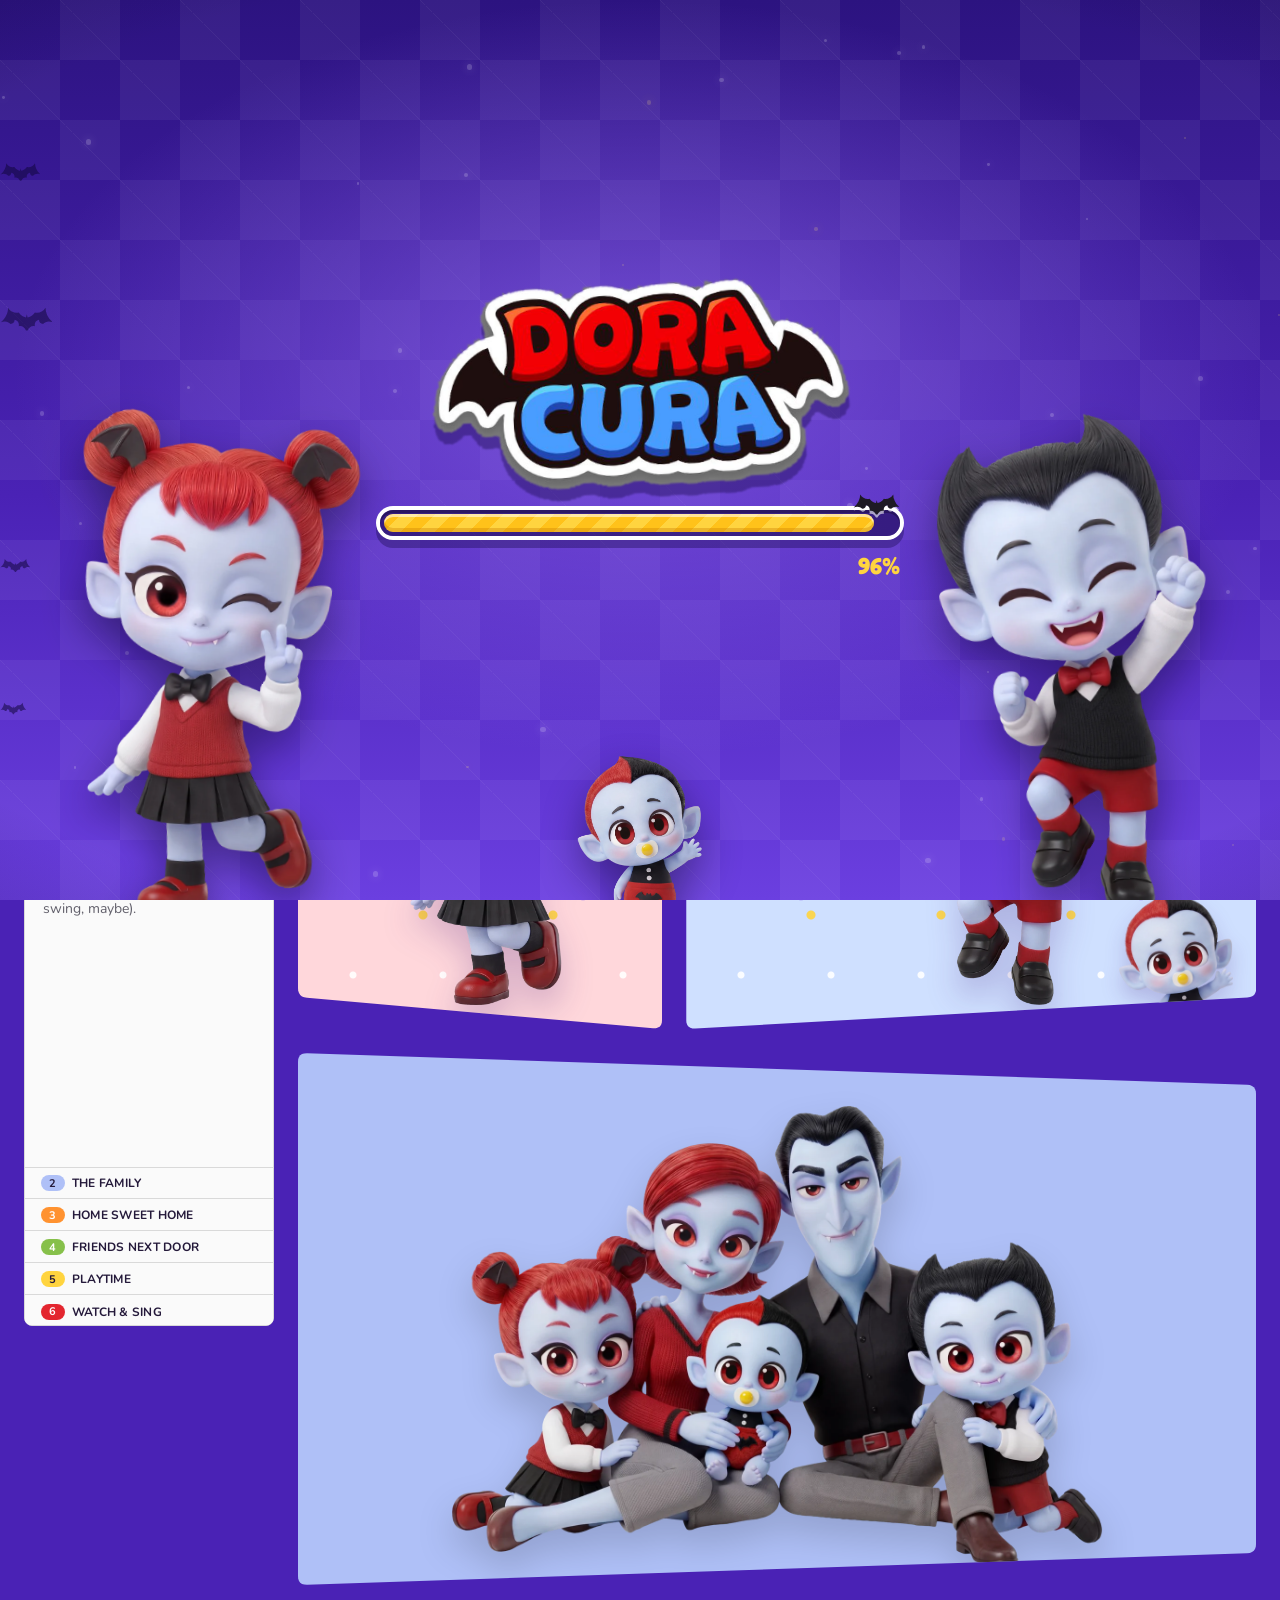
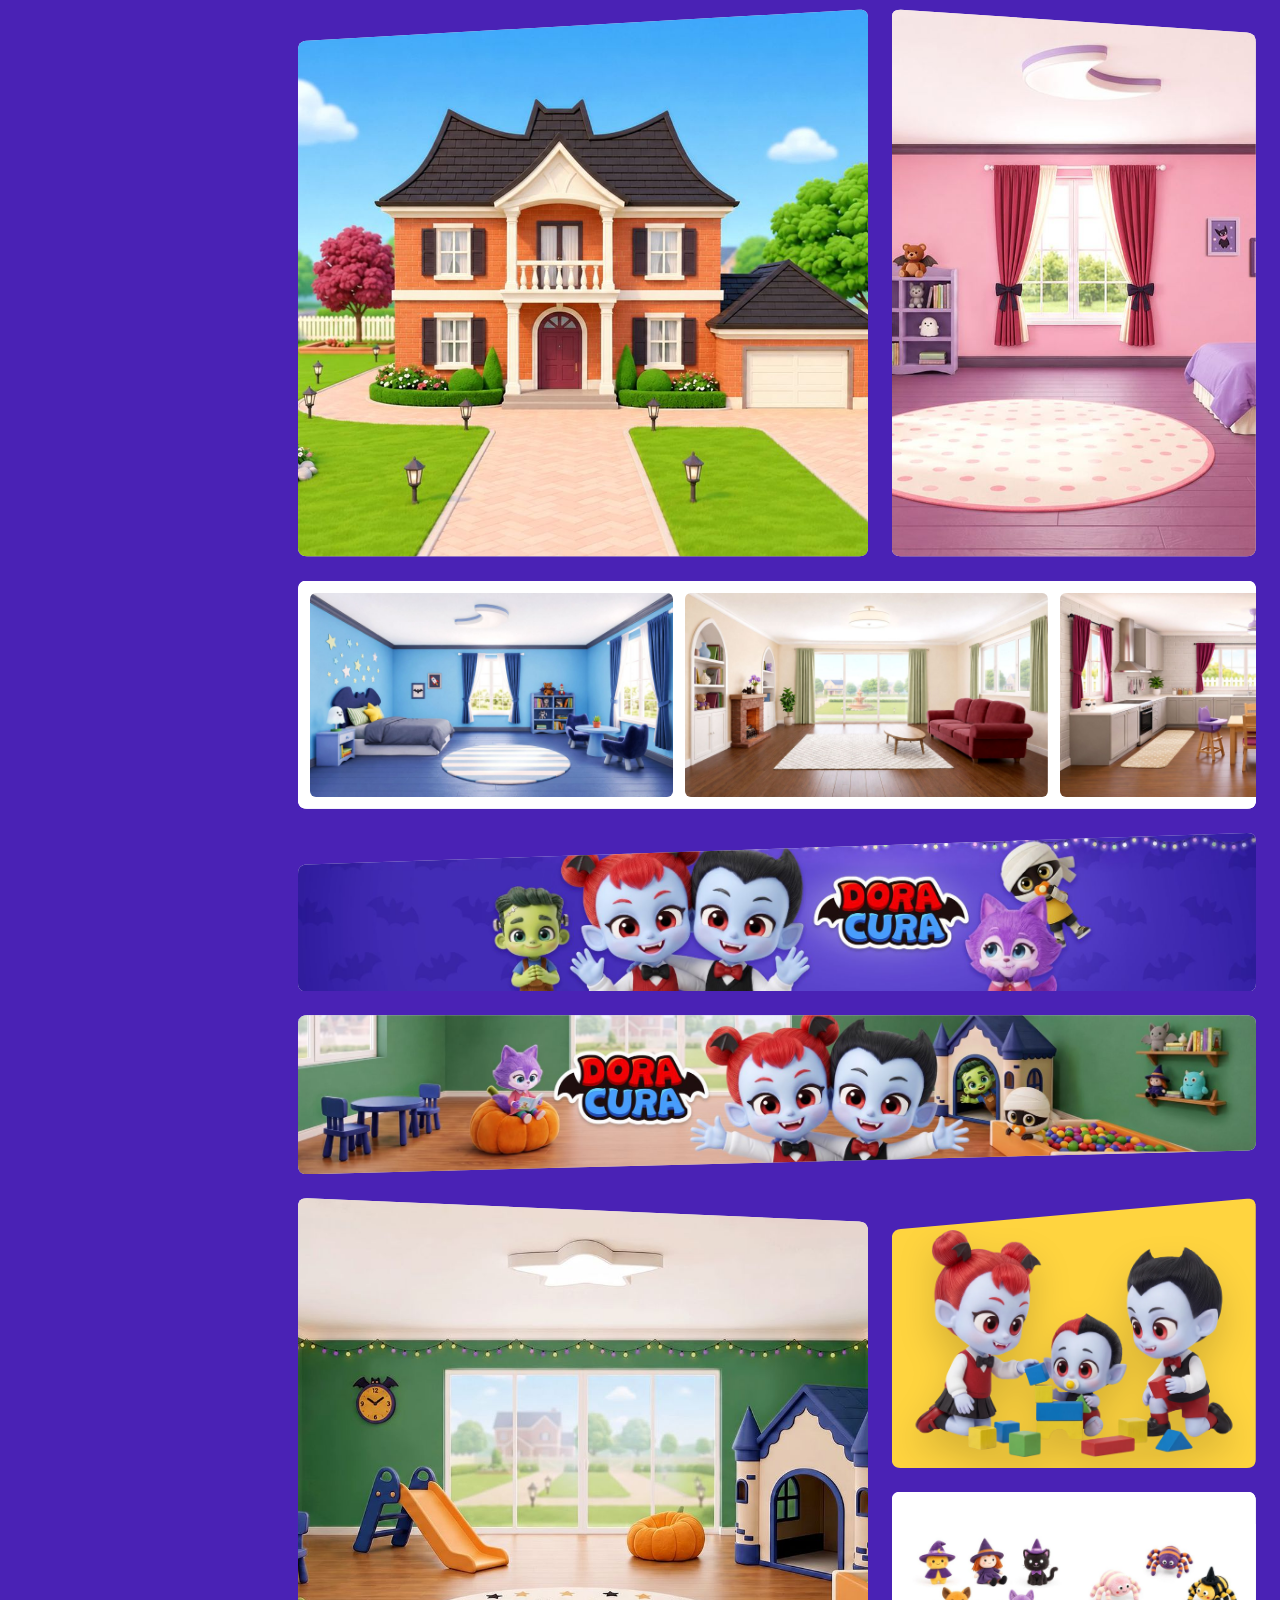
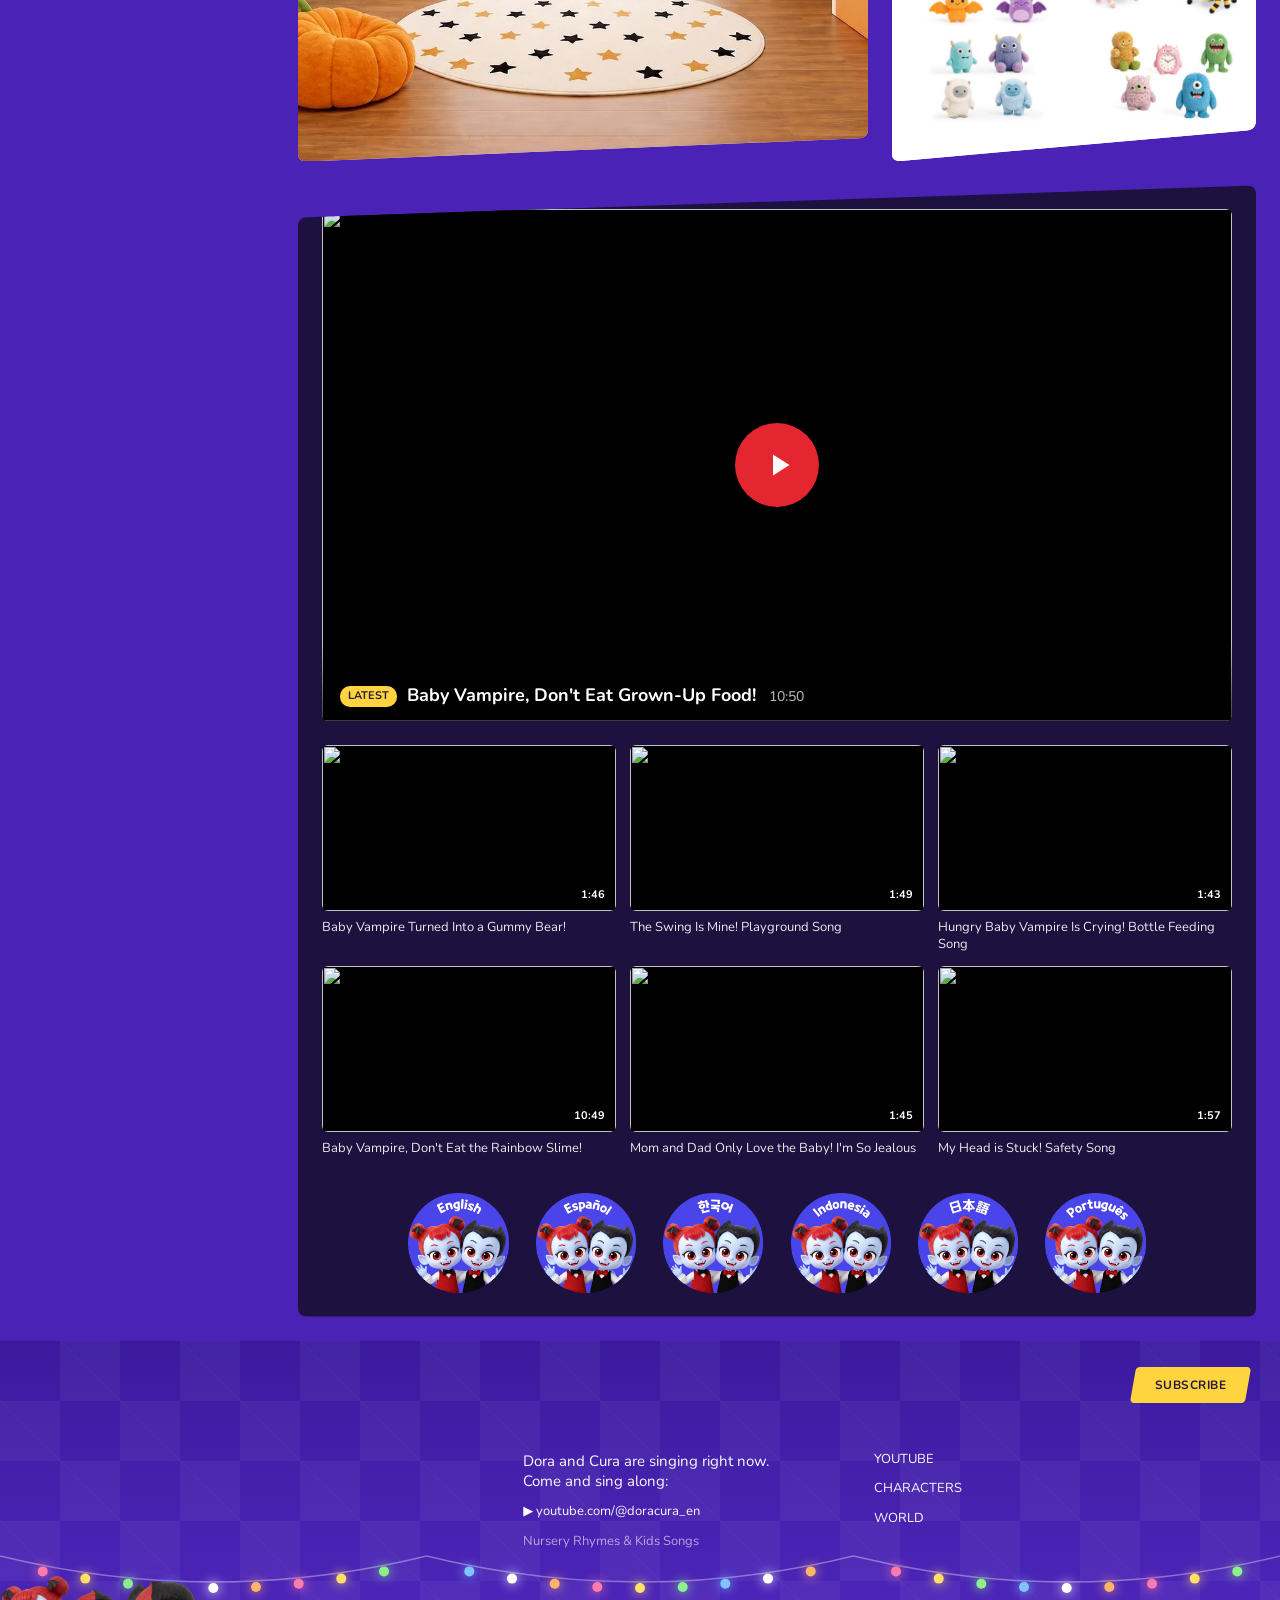
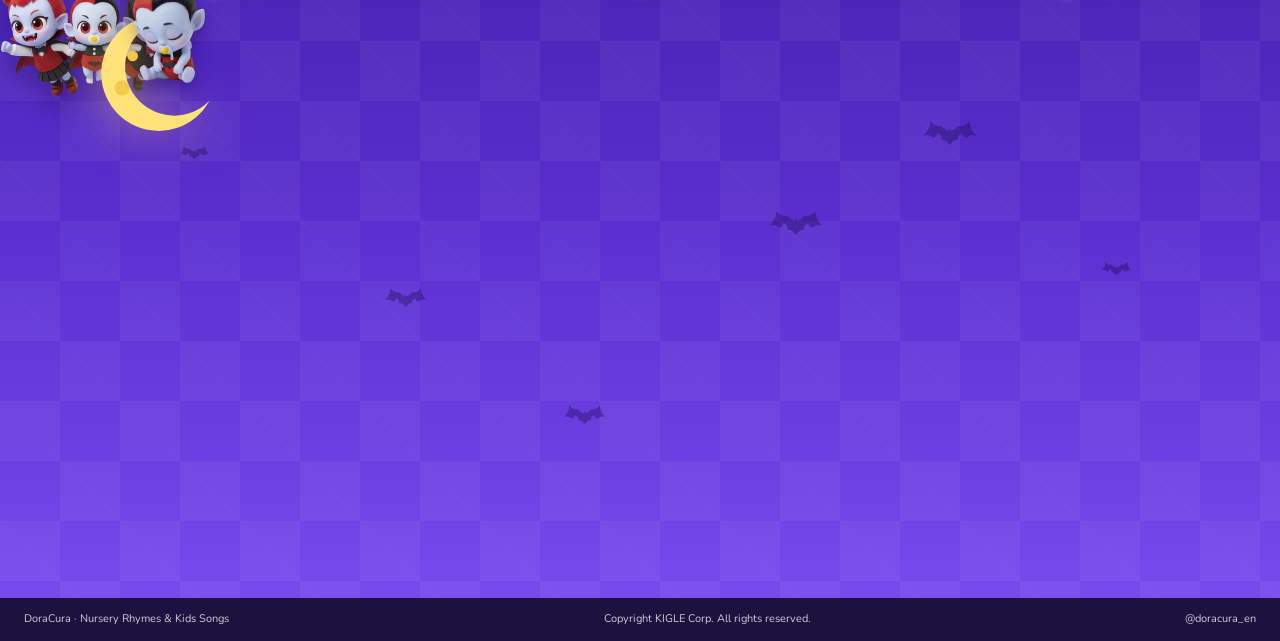
==== site/index.html @ f3cc444f "DoraCura 사이트 첫 커밋 - site/: 배포용 최종 사이트 - preview/: 승인용 시안 - tools/: 사이트 빌드·표지 생성 스크립트 - .env(API 키)는 " ====
<!doctype html>
<html lang="en">
<head>
<meta charset="utf-8">
<meta name="description" content="Meet Dora and Cura, twin baby vampires who sing, play and learn with their family. Nursery rhymes and kids songs on YouTube @doracura_en.">
<meta name="viewport" content="width=device-width, initial-scale=1">
<title>DoraCura World</title>
<link rel="preconnect" href="https://fonts.googleapis.com">
<link rel="preconnect" href="https://fonts.gstatic.com" crossorigin>
<link href="https://fonts.googleapis.com/css2?family=Fredoka:wdth,wght@75..125,300..700&family=Nunito:wght@400;600;700;800&display=swap" rel="stylesheet">
<link rel="stylesheet" href="style.css?v=19">
<link rel="stylesheet" href="intro.css?v=19">
<script>document.documentElement.classList.add('intro-on'); if ('scrollRestoration' in history) history.scrollRestoration = 'manual';</script>
</head>
<body class="light-menu">

<!-- ============ GAME-STYLE LOADING INTRO ============ -->
<div id="intro" class="intro" role="dialog" aria-label="Loading DoraCura">
  <div class="i-stars" aria-hidden="true"></div>
  <div class="i-bats" aria-hidden="true"></div>
  <img class="i-fly" src="assets/hd/kids_fly.webp" alt="" aria-hidden="true">
  <img class="i-char i-dora" src="assets/hd/dora_peace.webp" alt="" aria-hidden="true">
  <img class="i-char i-cura" src="assets/hd/cura_cheer.webp" alt="" aria-hidden="true">
  <img class="i-char i-bio" src="assets/hd/bio_wave.webp" alt="" aria-hidden="true">
  <div class="i-center">
    <div class="i-logo-wrap"><img class="i-logo" src="assets/logo_v.png" alt="DoraCura"><span class="i-shine" aria-hidden="true"></span></div>
    <div class="i-loader">
      <div class="i-bar"><div class="i-fill"></div>
        <span class="i-runner" aria-hidden="true"><svg viewBox="0 0 64 32"><path d="M32 30c-2-4-5-6-9-5 1-4-1-7-5-8 0 3-2 5-5 5-3-3-7-4-12-2 6-5 9-12 9-18 3 5 8 7 13 6 3 4 7 6 9 6l1-4 1 4c2 0 6-2 9-6 5 1 10-1 13-6 0 6 3 13 9 18-5-2-9-1-12 2-3 0-5-2-5-5-4 1-6 4-5 8-4-1-7 1-9 5z"/></svg></span>
      </div>
      <div class="i-meta"><span class="i-tip">Waking up the bats…</span><span class="i-pct">0%</span></div>
    </div>
    <button class="i-start" type="button"><span>▶</span> PLAY</button>
    <p class="i-hint">Click anywhere or press Enter</p>
  </div>
</div>

<!-- ============ HEADER ============ -->
<header class="site-header">
  <div class="menu">
    <a class="logo" href="#top" aria-label="DoraCura home"><img src="assets/logo_h.png" alt="DoraCura"></a>
    <div class="eyes" aria-hidden="true">
      <div class="eye"><span></span></div>
      <div class="eye"><span></span></div>
    </div>
    <nav>
      <a href="#top" class="active">Home</a>
      <a href="#ch-1">Characters</a>
      <a href="#ch-3">World</a>
      <a href="#ch-6">Videos</a>
    </nav>
  </div>
  <a class="subscribe" href="https://www.youtube.com/@doracura_en?sub_confirmation=1" target="_blank" rel="noopener">
    <svg viewBox="0 0 24 24" aria-hidden="true"><path d="M23 7.2a3 3 0 0 0-2.1-2.1C19 4.6 12 4.6 12 4.6s-7 0-8.9.5A3 3 0 0 0 1 7.2 31 31 0 0 0 .6 12 31 31 0 0 0 1 16.8a3 3 0 0 0 2.1 2.1c1.9.5 8.9.5 8.9.5s7 0 8.9-.5a3 3 0 0 0 2.1-2.1c.4-1.6.4-4.8.4-4.8s0-3.2-.4-4.8ZM9.7 15V9l5.8 3-5.8 3Z"/></svg>
    Subscribe
  </a>
</header>

<main id="top">
  <div class="page">

    <!-- ============ HERO (ref: process-hero) ============ -->
    <section class="hero" data-color="light-menu">
      <div class="content">
        <div class="title line-by-line" data-delay=".2">
          <h1 class="sr-only">Meet Dora and Cura.</h1>
          <div class="tl">
            <h3><span>meet</span></h3>
            <h2><span>Dora</span></h2>
          </div>
          <div class="br">
            <h3><span>and</span></h3>
            <h2><span>Cura.</span></h2>
          </div>
        </div>
        <div class="txt fade" style="--delay:.3s">
          <p>Welcome to the exciting world of DoraCura! Twin baby vampires Dora and Cura sing, play and learn something new every day, together with their family and the friendliest monsters in the neighbourhood.</p>
          <p>Nursery rhymes and kids songs about sharing, eating well, staying safe and loving each other. All on YouTube.</p>
        </div>
      </div>
    </section>

    <!-- ============ BOOK (ref: process-book) ============ -->
    <div class="book" aria-label="Open the DoraCura storybook" role="button" tabindex="0">
      <div class="p left">
        <div class="front">
          <div class="cover">
            <div class="cover-shine"></div>
            <svg class="cover-bats" viewBox="0 0 300 420" aria-hidden="true">
              <g fill="#3a1a8c">
                <path d="M40 70c6-8 14-10 20-6 2-6 6-8 9-6 3-2 7 0 9 6 6-4 14-2 20 6-8-1-13 2-15 7-3-3-6-4-9-3-1 3-4 5-5 5s-4-2-5-5c-3-1-6 0-9 3-2-5-7-8-15-7Z"/>
                <path d="M222 120c5-7 12-9 17-5 2-5 5-7 8-5 3-2 6 0 8 5 5-4 12-2 17 5-7-1-11 2-13 6-3-2-5-3-8-2-1 3-3 4-4 4s-3-1-4-4c-3-1-5 0-8 2-2-4-6-7-13-6Z"/>
              </g>
              <g fill="#ffe58a"><circle cx="250" cy="60" r="3"/><circle cx="60" cy="160" r="2"/><circle cx="270" cy="210" r="2.5"/><circle cx="30" cy="260" r="2"/></g>
            </svg>
            <p class="cover-kicker">The Little Book of</p>
            <img class="cover-logo" src="assets/logo_v.png" alt="DoraCura">
            <!-- AI 표지: tools/generate_cover.py 가 assets/cover_ai_simple.png 를 만들면 자동으로 교체됨 -->
            <img class="cover-ai" src="assets/cover_ai_simple.png" alt="" onload="this.closest('.cover').classList.add('has-ai')" onerror="this.remove()">
            <div class="cover-chars">
              <img src="assets/hd/twins_hug.webp" alt="Dora and Cura hugging and waving">
            </div>
          </div>
        </div>
        <div class="back"><div class="bg"></div></div>
      </div>
      <div class="p right"><div class="front"><div class="bg"></div></div></div>
    </div>

    <!-- ============ CHAPTERS (ref: process-chapters) ============ -->
    <section class="chapters" data-color="dark-menu">
      <div class="l">
        <div class="framed">
          <!-- 1 -->
          <div class="section open" data-i="0">
            <button class="section-btn"><span class="arrow"></span><span class="num a">1</span><span>Dora &amp; Cura</span></button>
            <div class="content">
              <div class="circular"><svg viewBox="0 0 120 50"><path id="arc1" d="M10 46 A52 52 0 0 1 110 46" fill="none"/><text><textPath href="#arc1" startOffset="50%" text-anchor="middle">DoraCura Chapter</textPath></text></svg></div>
              <h5 class="a">1</h5>
              <h3>Dora &amp; Cura</h3>
              <div class="txt"><p>Meet the twins! Dora wears her red pigtails tied up like little bat wings, and Cura never goes anywhere without his red bow tie. These two baby vampires have big ruby eyes, tiny fangs and even bigger hearts. They share almost everything (except the swing, maybe).</p></div>
            </div>
          </div>
          <!-- 2 -->
          <div class="section" data-i="1">
            <button class="section-btn"><span class="arrow"></span><span class="num b">2</span><span>The Family</span></button>
            <div class="content">
              <div class="circular"><svg viewBox="0 0 120 50"><path id="arc2" d="M10 46 A52 52 0 0 1 110 46" fill="none"/><text><textPath href="#arc2" startOffset="50%" text-anchor="middle">DoraCura Chapter</textPath></text></svg></div>
              <h5 class="b">2</h5>
              <h3>The Family</h3>
              <div class="txt"><p>Baby brother Bio is the newest (and loudest) vampire in the house: his pacifier never stays in for long. Mom Bella and Dad Draco keep everyone fed, safe and tucked in, and they always have enough hugs to go around, even when Dora and Cura get a little jealous.</p></div>
            </div>
          </div>
          <!-- 3 -->
          <div class="section" data-i="2">
            <button class="section-btn"><span class="arrow"></span><span class="num c">3</span><span>Home Sweet Home</span></button>
            <div class="content">
              <div class="circular"><svg viewBox="0 0 120 50"><path id="arc3" d="M10 46 A52 52 0 0 1 110 46" fill="none"/><text><textPath href="#arc3" startOffset="50%" text-anchor="middle">DoraCura Chapter</textPath></text></svg></div>
              <h5 class="c">3</h5>
              <h3>Home Sweet Home</h3>
              <div class="txt"><p>A two-storey brick house with a garden, a fountain and a garage. Inside: Dora's pink room, Cura's starry blue room, a cozy living room with a fireplace, a kitchen with Bio's high chair, a bat-themed bathroom, a baby room and a giant playroom.</p></div>
            </div>
          </div>
          <!-- 4 -->
          <div class="section" data-i="3">
            <button class="section-btn"><span class="arrow"></span><span class="num d">4</span><span>Friends Next Door</span></button>
            <div class="content">
              <div class="circular"><svg viewBox="0 0 120 50"><path id="arc4" d="M10 46 A52 52 0 0 1 110 46" fill="none"/><text><textPath href="#arc4" startOffset="50%" text-anchor="middle">DoraCura Chapter</textPath></text></svg></div>
              <h5 class="d">4</h5>
              <h3>Friends Next Door</h3>
              <div class="txt"><p>The neighbourhood is full of monster families: the big-hearted Frankens, the Werewolves (who usually look just like people) and the Mummies, who don't have mouths, except when it's time to brush their teeth!</p></div>
            </div>
          </div>
          <!-- 5 -->
          <div class="section" data-i="4">
            <button class="section-btn"><span class="arrow"></span><span class="num e">5</span><span>Playtime</span></button>
            <div class="content">
              <div class="circular"><svg viewBox="0 0 120 50"><path id="arc5" d="M10 46 A52 52 0 0 1 110 46" fill="none"/><text><textPath href="#arc5" startOffset="50%" text-anchor="middle">DoraCura Chapter</textPath></text></svg></div>
              <h5 class="e">5</h5>
              <h3>Playtime</h3>
              <div class="txt"><p>A slide, a ball pit, a little haunted toy house and a pumpkin cushion: the playroom is where every song starts. Bio builds wobbly block towers with the twins (and knocks them down again), then everyone lines up the plushies, from cuddly bats to friendly spiders.</p></div>
            </div>
          </div>
          <!-- 6 -->
          <div class="section" data-i="5">
            <button class="section-btn"><span class="arrow"></span><span class="num f">6</span><span>Watch &amp; Sing</span></button>
            <div class="content">
              <div class="circular"><svg viewBox="0 0 120 50"><path id="arc6" d="M10 46 A52 52 0 0 1 110 46" fill="none"/><text><textPath href="#arc6" startOffset="50%" text-anchor="middle">DoraCura Chapter</textPath></text></svg></div>
              <h5 class="f">6</h5>
              <h3>Watch &amp; Sing</h3>
              <div class="txt"><p>Sing along with Dora and Cura on YouTube! Short songs and longer compilations about eating well, sharing, safety and family. Pick a video, press play, and don't eat the slime.</p>
                <a class="yt-link" href="https://www.youtube.com/@doracura_en" target="_blank" rel="noopener">youtube.com/@doracura_en →</a></div>
            </div>
          </div>
        </div>
      </div>

      <div class="r">
        <!-- 1 Dora & Cura : 39 / 61 -->
        <div class="rsec" id="ch-1">
          <div class="row" style="--ar:2">
            <div class="panel w39 bg-a mask playful" data-offy="0,0,0,-40">
              <div class="confetti" aria-hidden="true"></div>
              <span class="name-tag dora">Dora</span>
              <div class="poser" data-interval="2300">
                <img class="on" src="assets/hd/dora_wave.webp" alt="Dora waving">
                <img src="assets/hd/dora_wink.webp" alt="">
                <img src="assets/hd/dora_peace.webp" alt="">
                <img src="assets/hd/dora_cheek.webp" alt="">
                <img src="assets/hd/dora_think.webp" alt="">
              </div>
            </div>
            <div class="panel w61 bg-a2 mask playful" data-offy="30,0,-40,0">
              <div class="confetti" aria-hidden="true"></div>
              <span class="name-tag cura">Cura</span>
              <div class="poser" data-interval="2300" data-offset="1150">
                <img class="on" src="assets/hd/cura_wave.webp" alt="Cura waving">
                <img src="assets/hd/cura_cheer.webp" alt="">
                <img src="assets/hd/cura_kneel.webp" alt="">
                <img src="assets/hd/cura_smug.webp" alt="">
              </div>
              <img class="peek" src="assets/hd/bio_wave.webp" alt="Baby Bio waving">
            </div>
          </div>
        </div>
        <!-- 2 Family : wide -->
        <div class="rsec" id="ch-2">
          <div class="panel bg-b mask" data-offy="0,40,-40,0" style="--ar:1.8">
            <img class="char float d3" src="assets/hd/family_sit.webp" alt="Bio, Dora, Cura, Mom Bella and Dad Draco sitting together">
          </div>
        </div>
        <!-- 3 Home : 61 / 39 -->
        <div class="rsec" id="ch-3">
          <div class="row" style="--ar:1.75">
            <div class="panel w61 mask" data-offy="40,0,0,0">
              <img class="photo kenburns" src="assets/house1.jpg" alt="The DoraCura family house">
            </div>
            <div class="panel w39 mask" data-offy="0,30,0,0">
              <img class="photo kenburns k2" src="assets/room_dora.jpg" alt="Dora's room">
            </div>
          </div>
          <div class="panel mask room-strip" data-offy="0,0,0,0" style="--ar:4.2">
            <div class="strip">
              <img src="assets/room_cura.jpg" alt="Cura's room"><img src="assets/room_living.jpg" alt="Living room"><img src="assets/room_kitchen.jpg" alt="Kitchen"><img src="assets/room_bath.jpg" alt="Bathroom"><img src="assets/room_baby.jpg" alt="Baby room"><img src="assets/room_master.jpg" alt="Parents' bedroom">
              <img src="assets/room_cura.jpg" alt=""><img src="assets/room_living.jpg" alt=""><img src="assets/room_kitchen.jpg" alt=""><img src="assets/room_bath.jpg" alt=""><img src="assets/room_baby.jpg" alt=""><img src="assets/room_master.jpg" alt="">
            </div>
          </div>
        </div>
        <!-- 4 Friends : wide -->
        <div class="rsec" id="ch-4">
          <div class="panel mask banner-panel" data-offy="40,0,0,0" style="--ar:6.04">
            <img class="photo kenburns" src="assets/banner3.jpg" alt="Dora and Cura with Franken, Mummy and Werewolf friends">
          </div>
          <div class="panel mask banner-panel" data-offy="0,0,-30,0" style="--ar:6.04">
            <img class="photo kenburns k2" src="assets/banner2.jpg" alt="Dora and Cura in the playroom with their monster friends">
          </div>
        </div>
        <!-- 5 Playtime : 61 + stacked 39 -->
        <div class="rsec" id="ch-5">
          <div class="row prod" style="--ar:1.7">
            <div class="panel w61 mask" data-offy="0,30,-30,0">
              <img class="photo kenburns" src="assets/room_play.jpg" alt="The playroom">
            </div>
            <div class="stack w39">
              <div class="panel bg-e mask" data-offy="40,0,0,0"><img class="char float d2" src="assets/hd/kids_blocks.webp" alt="Dora, Bio and Cura playing with blocks"></div>
              <div class="panel bg-e2 mask" data-offy="0,0,-40,0"><img class="photo contain" src="assets/toys.jpg" alt="Toys and plushies"></div>
            </div>
          </div>
        </div>
        <!-- 6 Watch : featured + grid -->
        <div class="rsec" id="ch-6">
          <div class="panel bg-f mask videos" data-offy="40,0,0,0">
            <div class="vid-feature" data-id="shWRQF_SDCc">
              <img src="https://i.ytimg.com/vi/shWRQF_SDCc/hqdefault.jpg" alt="">
              <button class="play" aria-label="Play video"><svg viewBox="0 0 24 24"><path d="M8 5v14l11-7z"/></svg></button>
              <div class="vid-cap"><span class="tag">Latest</span>Baby Vampire, Don't Eat Grown-Up Food! <em>10:50</em></div>
            </div>
            <div class="vid-grid"></div>
            <div class="langs">
              <img src="assets/lang1.png" alt="English"><img src="assets/lang2.png" alt="Español"><img src="assets/lang3.png" alt="한국어"><img src="assets/lang4.png" alt="Indonesia"><img src="assets/lang5.png" alt="日本語"><img src="assets/lang6.png" alt="Português">
            </div>
          </div>
        </div>
      </div>
    </section>
  </div>
</main>

<!-- ============ FOOTER ============ -->
<footer class="site-footer" data-color="light-menu">
  <div class="f-top">
    <div class="f-col">
      <p class="f-lead">Dora and Cura are singing right now.<br>Come and sing along:</p>
      <p><a href="https://www.youtube.com/@doracura_en" target="_blank" rel="noopener">▶ youtube.com/@doracura_en</a></p>
      <p class="muted">Nursery Rhymes &amp; Kids Songs</p>
    </div>
    <div class="f-col">
      <a href="https://www.youtube.com/@doracura_en" target="_blank" rel="noopener">YOUTUBE</a>
      <a href="#ch-1">CHARACTERS</a>
      <a href="#ch-3">WORLD</a>
    </div>
    <a class="subscribe yellow" href="https://www.youtube.com/@doracura_en?sub_confirmation=1" target="_blank" rel="noopener">Subscribe</a>
  </div>
  <!-- 유튜브 배너 시안(보라 배경 · 전구 줄 · 로고 + 캐릭터 무리) 기반 -->
  <div class="f-stage">
    <svg class="lights" viewBox="0 0 1600 90" preserveAspectRatio="none" aria-hidden="true"></svg>
    <div class="bat-sky" aria-hidden="true"></div>
    <img class="f-fly" src="assets/hd/kids_fly.webp" alt="Dora, Bio and Cura flying with their capes">
    <img class="f-logo" src="assets/logo_v.png" alt="DoraCura">
    <p class="f-tag">Sing, play &amp; grow with Dora and Cura!</p>
    <div class="cast">
      <img class="family-big" src="assets/hd/family_cheer.webp" alt="Dad Draco, Mom Bella, Dora, Bio and Cura cheering together">
    </div>
    <div class="hanger moon" aria-hidden="true">
      <svg viewBox="0 0 120 120"><path d="M78 8a54 54 0 1 0 34 78A46 46 0 1 1 78 8Z" fill="#FFE27A"/><circle cx="40" cy="44" r="5" fill="#F5C94A"/><circle cx="30" cy="74" r="7" fill="#F5C94A"/></svg>
      <img src="assets/hd/bio_sleep.webp" alt="">
    </div>
  </div>
  <div class="f-bottom">
    <span>DoraCura · Nursery Rhymes &amp; Kids Songs</span>
    <span>Copyright KIGLE Corp. All rights reserved.</span>
    <span>@doracura_en</span>
  </div>
</footer>



<script src="https://cdn.jsdelivr.net/npm/lenis@1.1.13/dist/lenis.min.js"></script>
<script src="intro.js?v=19"></script>
<script src="main.js?v=19"></script>
</body>
</html>
---- site/style.css ----
/* ===== Tokens (ref: ribbit :root, recoloured for DoraCura) ===== */
:root{
  --sine:cubic-bezier(0.39,0.575,0.565,1);
  --cubic:cubic-bezier(0.215,0.61,0.355,1);
  --quart:cubic-bezier(0.25,1,0.5,1);
  --expo:cubic-bezier(0.16,1,0.3,1);
  --back:cubic-bezier(0.175,0.885,0.32,1.275);
  --delay:0s;

  --paper:#FAFAFA;
  --night:#4A22B5;      /* hero purple (DoraCura banner purple) */
  --night-deep:#1D1140; /* footer */
  --ink:#24193A;
  --grey:#62606B;
  --line:#DCD8E4;
  --red:#E3262F;        /* Dora */
  --blue:#3C7BF0;       /* CURA logo blue */
  --skin:#AFC0F7;       /* vampire skin */
  --orange:#FF9230;
  --green:#86C04A;
  --yellow:#FFD43F;
  --violet:#7A4DF0;

  --gutter:24px;
  --column:calc((100vw - (var(--gutter) * 13)) / 12);
  --serif:'Fredoka', 'Nunito', system-ui, sans-serif;   /* kid-friendly rounded display */
  --sans:'Nunito', system-ui, sans-serif;
}
@media (max-width:1200px){ :root{ --gutter:20px; } }
@media (max-width:760px){ :root{ --gutter:15px; --column:calc((100vw - (var(--gutter) * 7)) / 6); } }

*{ box-sizing:border-box; }
html,body{ margin:0; }
html.lenis, html.lenis body{ height:auto; }
.lenis.lenis-smooth{ scroll-behavior:auto !important; }
.lenis.lenis-stopped{ overflow:hidden; }
body{ background:var(--night); color:var(--ink); font-family:var(--sans); font-size:16px; line-height:1.35; -webkit-font-smoothing:antialiased; overflow-x:hidden; }
img{ display:block; max-width:100%; }
a{ color:inherit; text-decoration:none; }
button{ font:inherit; color:inherit; background:none; border:0; padding:0; cursor:pointer; }
h1,h2,h3,h4,h5,p{ margin:0; font-weight:normal; }
.sr-only{ position:absolute; width:1px; height:1px; overflow:hidden; clip:rect(0 0 0 0); white-space:nowrap; }
.serif{ font-family:var(--serif); }

/* ===== Generic anim helpers ===== */
.fade{ opacity:0; }
.fade.in{ opacity:1; transition:opacity .4s ease-out var(--delay); }

/* ===== Header ===== */
.site-header{ position:fixed; inset:0 0 auto 0; height:0; z-index:50; }
.site-header .menu{ position:absolute; left:30px; top:26px; height:44px; display:flex; align-items:center; gap:6px;
  padding:0 16px 0 10px; border-radius:22px; transition:width .5s var(--quart), background .3s ease, padding .5s var(--quart); }
.site-header .logo{ display:block; width:118px; transition:opacity .25s ease, transform .5s var(--quart); }
.site-header .logo img{ width:100%; filter:drop-shadow(0 2px 0 rgba(0,0,0,.15)); }
.site-header nav{ display:flex; gap:20px; padding-left:14px; font-size:12px; font-weight:500; letter-spacing:.04em; text-transform:uppercase; white-space:nowrap; transition:opacity .25s ease; }
.site-header nav a{ opacity:.65; transition:opacity .2s; }
.site-header nav a:hover, .site-header nav a.active{ opacity:1; }
body.light-menu .site-header nav{ color:var(--paper); }
body.dark-menu .site-header nav{ color:var(--ink); }

.site-header .eyes{ position:absolute; left:0; top:0; width:70px; height:44px; border-radius:22px; display:flex; align-items:center; justify-content:center; gap:6px;
  transform:skew(-6deg); opacity:0; pointer-events:none; transition:opacity .25s ease; background:var(--paper); }
.site-header .eye{ width:22px; height:24px; border-radius:50%; background:#fff; box-shadow:inset 0 0 0 2px var(--ink); position:relative; overflow:hidden; }
.site-header .eye span{ position:absolute; left:50%; top:50%; width:12px; height:12px; margin:-6px 0 0 -6px; border-radius:50%; background:radial-gradient(circle at 35% 35%, #ff8a8f 0 18%, var(--red) 19% 60%, #7d0b11 61%); }
body.dark-menu .site-header .eyes{ background:var(--ink); }
body.dark-menu .site-header .eye{ box-shadow:inset 0 0 0 2px var(--paper); }

/* collapsed state after scroll (ref: menu → eyes) */
body.scrolled .site-header .menu{ width:70px; padding:0; }
body.scrolled .site-header .logo, body.scrolled .site-header nav{ opacity:0; pointer-events:none; }
body.scrolled .site-header .eyes{ opacity:1; }
body.scrolled .site-header .menu:hover{ width:auto; padding:0 16px 0 10px; background:rgba(255,255,255,.12); backdrop-filter:blur(8px); }
body.scrolled.dark-menu .site-header .menu:hover{ background:rgba(36,25,58,.08); }
body.scrolled .site-header .menu:hover .logo, body.scrolled .site-header .menu:hover nav{ opacity:1; pointer-events:auto; }
body.scrolled .site-header .menu:hover .eyes{ opacity:0; }

.subscribe{ position:fixed; right:32px; top:26px; display:inline-flex; align-items:center; gap:8px; height:36px; padding:0 22px; font-size:12px; font-weight:700; letter-spacing:.04em; text-transform:uppercase; color:#fff; z-index:51; isolation:isolate; }
.subscribe::before{ content:""; position:absolute; inset:0; background:var(--red); transform:skew(-10deg); border-radius:4px; z-index:-1; transition:transform .4s var(--back), background .2s; }
.subscribe:hover::before{ transform:skew(-10deg) scale(1.06); }
.subscribe svg{ width:16px; height:16px; fill:currentColor; }
.subscribe.yellow{ position:relative; right:auto; top:auto; color:var(--ink); }
.subscribe.yellow::before{ background:var(--yellow); }

/* ===== Hero (ref: .m.process-hero) ===== */
.hero{ position:relative; background:var(--night); color:var(--paper); min-height:150vh; }
.hero .content{ position:sticky; top:0; height:100vh; padding:110px var(--gutter) calc(var(--gutter) * 2); }
.hero .title h3, .hero .title h2{ overflow:hidden; font-family:var(--serif); font-variation-settings:"wdth" 75; font-weight:600; line-height:.9; letter-spacing:-.01em; }
.hero .title h3{ font-size:4vw; padding-bottom:.08em; }
.hero .title h2{ font-size:14vw; font-weight:700; padding-bottom:.1em; }
.hero .tl h2 span{ text-shadow:.025em .045em 0 var(--red); }
.hero .br h2 span{ text-shadow:.025em .045em 0 var(--blue); }
.hero .title h3 span{ color:var(--yellow); }
.hero .title span{ display:inline-block; opacity:0; will-change:opacity, transform; }
.hero .br{ position:absolute; right:var(--gutter); bottom:calc(var(--gutter) * 1.5); }
.hero .txt{ width:calc((var(--column) * 3) + (var(--gutter) * 2)); min-width:280px; padding-top:var(--gutter); font-size:15px; }
.hero .txt p + p{ margin-top:1.4em; }

/* ===== Book (ref: .m.process-book) ===== */
.book{ position:fixed; left:0; bottom:0; width:calc((var(--column) * 4) + (var(--gutter) * 6)); opacity:0; z-index:1; user-select:none; -webkit-tap-highlight-color:transparent; outline:none; }
.book.in{ opacity:1; transition:opacity .2s ease var(--delay); }
.book .p{ position:absolute; left:0; top:0; width:100%; z-index:1; }
.book .p.left{ position:relative; z-index:2; transform-style:preserve-3d; }
.book .p .front{ position:relative; width:100%; z-index:1; backface-visibility:hidden; }
.book .p.left .front{ cursor:pointer; border-radius:12px; overflow:hidden; }
.book .p .back{ position:absolute; left:0; top:0; width:100%; height:100%; border-radius:12px; overflow:hidden; transform:rotateY(180deg); backface-visibility:hidden; }
.book .p.right .front{ padding-top:142.8%; }
.book .p .bg{ position:absolute; inset:0; background:var(--paper); border-radius:12px; }
.book .p.left.turned .front{ visibility:hidden; }
.book .p.left.turned + .p .bg::after{ content:""; position:absolute; left:-1px; top:10px; width:2px; height:calc(100% - 20px); background:var(--paper); }

.cover{ position:relative; padding-top:142.8%; background:radial-gradient(60% 34% at 50% 74%, rgba(255,255,255,.38), rgba(255,255,255,0) 70%), linear-gradient(180deg,#A98BFF 0%, #8B66F5 100%); color:var(--ink); }
.cover::before{ content:""; position:absolute; inset:0; background:linear-gradient(90deg, rgba(40,10,110,.35) 0, rgba(40,10,110,.08) 4%, rgba(255,255,255,.18) 7%, rgba(255,255,255,0) 18%); z-index:3; pointer-events:none; }
.cover-shine{ position:absolute; inset:0; background:radial-gradient(120% 60% at 80% 0%, rgba(255,255,255,.35), transparent 60%); z-index:2; pointer-events:none; }
.cover-bats{ display:none; }
.cover-kicker{ position:absolute; left:0; right:0; top:8%; text-align:center; font-family:var(--serif); font-weight:600; font-size:clamp(12px,1.2vw,17px); letter-spacing:.02em; color:#fff; z-index:4; text-shadow:0 2px 0 rgba(60,20,150,.35); }
.cover-logo{ position:absolute; left:14%; width:72%; top:12.5%; z-index:4; filter:drop-shadow(0 6px 0 rgba(40,10,110,.25)); }
.cover-chars{ position:absolute; left:4%; right:4%; bottom:2%; height:58%; display:flex; justify-content:center; align-items:flex-end; z-index:2; }
.cover-chars img{ height:100%; width:auto; filter:drop-shadow(0 10px 14px rgba(40,10,110,.35)); animation:coverbob 3.2s ease-in-out infinite; transform-origin:50% 100%; }
@keyframes coverbob{ 0%,100%{ transform:translateY(0) rotate(-1.5deg); } 50%{ transform:translateY(-3%) rotate(1.5deg); } }
.cover-ai{ position:absolute; inset:0; width:100%; height:100%; object-fit:cover; z-index:1; }
.cover.has-ai .cover-chars, .cover.has-ai .cover-bats{ display:none; }

/* ===== Chapters (ref: .m.process-chapters) ===== */
.chapters{ position:relative; padding:100px var(--gutter) var(--gutter); display:flex; --pheight:calc((100vh - 100px) - var(--gutter));
  opacity:0; transform:translateY(100vh) translateY(-110px); transition:opacity .2s ease, transform .4s ease-out; margin-top:-100vh; z-index:2; will-change:opacity, transform; }
.chapters.inview{ opacity:1; transform:translateY(0); transition:opacity .2s ease, transform 1s var(--expo); }

.chapters > .l{ position:sticky; top:100px; width:calc((var(--column) * 2) + var(--gutter)); min-width:250px; height:var(--pheight); margin-right:var(--gutter); flex:none; }
.chapters .framed{ position:relative; width:100%; height:100%; border-radius:8px; overflow:hidden; border:1px solid #D9D9D9; background:var(--paper); }
.chapters .l .section{ position:relative; width:100%; height:calc(100% - (32px * 5)); background:var(--paper); text-align:center; overflow:hidden; transition:transform .8s var(--quart); will-change:transform; }
.chapters .l .section[data-i="1"]{ transform:translateY(-100%) translateY(var(--pheight)) translateY(calc(32px * -5)); }
.chapters .l .section[data-i="2"]{ transform:translateY(-200%) translateY(var(--pheight)) translateY(calc(32px * -4)); }
.chapters .l .section[data-i="3"]{ transform:translateY(-300%) translateY(var(--pheight)) translateY(calc(32px * -3)); }
.chapters .l .section[data-i="4"]{ transform:translateY(-400%) translateY(var(--pheight)) translateY(calc(32px * -2)); }
.chapters .l .section[data-i="5"]{ transform:translateY(-500%) translateY(var(--pheight)) translateY(calc(32px * -1)); }
.chapters .l .section[data-i="1"].moveup{ transform:translateY(-100%) translateY(32px); }
.chapters .l .section[data-i="2"].moveup{ transform:translateY(-200%) translateY(calc(32px * 2)); }
.chapters .l .section[data-i="3"].moveup{ transform:translateY(-300%) translateY(calc(32px * 3)); }
.chapters .l .section[data-i="4"].moveup{ transform:translateY(-400%) translateY(calc(32px * 4)); }
.chapters .l .section[data-i="5"].moveup{ transform:translateY(-500%) translateY(calc(32px * 5)); }

.section-btn{ position:absolute; left:0; top:0; width:100%; height:32px; background:var(--paper); z-index:2; font-size:12px; line-height:1; font-weight:700; text-align:left; text-transform:uppercase; letter-spacing:.02em; white-space:nowrap; overflow:hidden; text-overflow:ellipsis;
  border-top:1px solid transparent; border-bottom:1px solid #D9D9D9; padding:4px 16px; display:flex; align-items:center; transition:opacity .6s ease-in-out, padding .4s var(--quart); }
.chapters .l .section:last-of-type .section-btn{ border-bottom:0; }
.chapters .l .section.open + .section .section-btn{ border-top:1px solid #D9D9D9; }
.section-btn .num{ display:inline-flex; width:24px; height:16px; border-radius:8px; margin-right:7px; align-items:center; justify-content:center; font-size:11px; }
.section-btn .arrow{ position:absolute; left:16px; top:7px; width:17px; height:17px; opacity:0; transform:translateX(-23px); transition:opacity .2s ease, transform .3s var(--quart);
  background:no-repeat center/14px url("data:image/svg+xml,%3Csvg xmlns='http://www.w3.org/2000/svg' viewBox='0 0 16 16'%3E%3Cpath d='M2 8h11M9 4l4 4-4 4' fill='none' stroke='%2324193A' stroke-width='1.8' stroke-linecap='round' stroke-linejoin='round'/%3E%3C/svg%3E"); }
.section-btn:hover .arrow{ opacity:1; transform:translateX(0); transition:opacity .2s ease .05s, transform .5s var(--quart) .05s; }
.section-btn:hover{ padding-left:40px; }
.chapters .l .section.open .section-btn{ opacity:0; pointer-events:none; transition:opacity .2s ease; }
.chapters .l .section .content{ display:flex; flex-flow:column; height:100%; padding:var(--gutter) 18px; opacity:0; transition:opacity .2s ease; overflow:auto; scrollbar-width:thin; }
.chapters .l .section.open .content{ opacity:1; transition:opacity .6s ease; }
.circular{ width:120px; margin:4px auto -18px; }
.circular svg{ width:100%; overflow:visible; }
.circular text{ font-family:var(--serif); font-weight:600; font-size:12px; fill:var(--ink); letter-spacing:.02em; }
.chapters .l h5{ width:62px; height:38px; border-radius:19px; line-height:38px; margin:20px auto 10px; font-family:var(--serif); font-variation-settings:"wdth" 75; font-weight:600; font-size:26px; }
.chapters .l h3{ font-family:var(--serif); font-variation-settings:"wdth" 75; font-weight:700; font-size:clamp(34px,3.2vw,50px); line-height:.95; padding-bottom:18px; color:var(--night); }
.chapters .l .txt{ text-align:left; color:var(--grey); font-size:14px; line-height:1.4; }
.yt-link{ display:inline-block; margin-top:14px; color:var(--red); font-weight:700; }

.a{ background:#FFD7DB; } .b{ background:var(--skin); } .c{ background:var(--orange); color:#fff; }
.d{ background:var(--green); color:#fff; } .e{ background:var(--yellow); } .f{ background:var(--red); color:#fff; }

/* right column */
.chapters > .r{ flex:1 1 auto; min-width:0; }
.rsec{ position:relative; }
.rsec + .rsec{ margin-top:var(--gutter); }
.row{ display:flex; gap:var(--gutter); aspect-ratio:var(--ar,2); }
.row + .panel{ margin-top:var(--gutter); }
.panel{ position:relative; width:100%; aspect-ratio:var(--ar,1.6); border-radius:8px; overflow:hidden; background:#eee; }
.row > .panel, .row > .stack{ aspect-ratio:auto; height:100%; min-width:0; }
.row > .w39{ flex:39 1 0; } .row > .w61{ flex:61 1 0; }
.panel > img, .panel > div:not(.corner){ position:absolute; inset:0; }
.panel .photo{ width:100%; height:100%; object-fit:cover; }
.panel .photo.contain{ object-fit:contain; background:#fff; }
.panel .char{ position:absolute; inset:auto; left:50%; bottom:4%; height:86%; width:auto; max-width:none; transform:translateX(-50%); filter:drop-shadow(0 18px 18px rgba(0,0,0,.16)); }
.panel .char.wide{ height:auto; width:84%; bottom:6%; }
.bg-a{ background:#FFD7DB; } .bg-a2{ background:#CFE0FF; } .bg-b{ background:var(--skin); } .bg-d{ background:var(--green); } .bg-e{ background:var(--yellow); } .bg-e2{ background:#fff; } .bg-f{ background:var(--night-deep); }
.mask .corner{ position:absolute; width:16px; height:16px; z-index:3; pointer-events:none; }

.friends{ display:flex; align-items:flex-end; justify-content:center; gap:2%; padding:4% 4% 5%; }
.friends img{ height:auto; width:31%; filter:drop-shadow(0 14px 14px rgba(0,0,0,.18)); }

.stack{ display:flex; flex-flow:column; gap:var(--gutter); }
.stack > .panel{ flex:1 1 0; aspect-ratio:auto; min-height:0; }
.stack .panel .char{ height:84%; }

.room-strip .strip{ display:flex; gap:12px; width:max-content; height:100%; animation:strip 40s linear infinite; padding:12px; background:#fff; }
.room-strip .strip img{ height:100%; width:auto; border-radius:6px; }
.room-strip{ background:#fff; }
@keyframes strip{ to{ transform:translateX(-50%); } }

/* idle motion standing in for the reference's looping videos */
.float{ animation:float 4.2s ease-in-out infinite; }
.float.d2{ animation-delay:-1.4s; } .float.d3{ animation-delay:-2.8s; }
@keyframes float{ 0%,100%{ translate:0 0; rotate:0deg; } 50%{ translate:0 -2.2%; rotate:-1deg; } }
.kenburns{ animation:kb 18s ease-in-out infinite alternate; transform-origin:60% 50%; }
.kenburns.k2{ animation-duration:22s; transform-origin:30% 60%; }
@keyframes kb{ from{ transform:scale(1.02); } to{ transform:scale(1.14) translate(-2%,1%); } }

/* chapter 1: pose-swapping characters */
.panel.playful{ cursor:pointer; }
.panel .poser{ position:absolute; inset:0; }
.poser img{ position:absolute; left:50%; bottom:5%; height:84%; width:auto; max-width:none; opacity:0; translate:-50% 0; transform:scale(.55) rotate(-10deg); transform-origin:50% 100%;
  transition:opacity .25s ease, transform .55s var(--back); filter:drop-shadow(0 18px 16px rgba(60,20,120,.22)); }
.poser img.on{ opacity:1; transform:scale(1) rotate(0); animation:boing 2.3s ease-in-out .55s infinite; }
.poser img.out{ opacity:0; transform:scale(1.15) rotate(8deg) translateY(-6%); transition:opacity .25s ease, transform .35s ease-in; }
@keyframes boing{ 0%,100%{ margin-bottom:0; } 45%,55%{ margin-bottom:3%; } }
.w61 .poser img{ left:56%; }
.panel .peek{ position:absolute; inset:auto; right:4%; bottom:-6%; width:20%; height:auto; transform-origin:50% 100%; animation:peek 4.6s ease-in-out infinite; filter:drop-shadow(0 10px 10px rgba(60,20,120,.2)); }
@keyframes peek{ 0%,18%,100%{ transform:translateY(75%) rotate(0); } 30%,70%{ transform:translateY(0) rotate(-6deg); } 50%{ transform:translateY(-4%) rotate(6deg); } }
.name-tag{ position:absolute; left:6%; top:8%; z-index:2; font-family:var(--serif); font-weight:700; font-size:clamp(22px,2.4vw,38px); line-height:1.1; color:#fff; padding:.1em .55em .15em; border-radius:999px; transform:rotate(-6deg); box-shadow:0 5px 0 rgba(0,0,0,.12); }
.name-tag.dora{ background:var(--red); } .name-tag.cura{ background:var(--blue); left:auto; right:6%; transform:rotate(5deg); top:10%; }
.panel .confetti{ position:absolute; inset:0; pointer-events:none;
  background-image:radial-gradient(circle, rgba(255,255,255,.9) 0 3px, transparent 4px), radial-gradient(circle, rgba(255,212,63,.9) 0 4px, transparent 5px), radial-gradient(circle, rgba(122,77,240,.35) 0 5px, transparent 6px);
  background-size:90px 90px, 130px 130px, 170px 170px; background-position:10px 20px, 60px 40px, 30px 90px; animation:drift 14s linear infinite; }
@keyframes drift{ to{ background-position:10px 200px, 60px 300px, 30px 430px; } }

/* cursor buddies (2D Dora & Cura faces) */
.buddies{ position:fixed; left:0; top:0; z-index:90; pointer-events:none; }
.buddy{ position:fixed; left:0; top:0; width:50px; height:50px; margin:-25px 0 0 -25px; opacity:0; transition:opacity .3s ease; will-change:transform; }
.buddy.cura{ width:46px; height:46px; margin:-23px 0 0 -23px; }
.buddies.show .buddy{ opacity:1; }
.buddy svg{ width:100%; height:100%; overflow:visible; display:block; transition:scale .3s var(--back); filter:drop-shadow(0 4px 4px rgba(30,10,80,.25)); }
.buddies.excited .buddy svg{ scale:1.18; }
.buddy .lid{ transform-box:fill-box; transform-origin:center; transition:transform .08s ease; }
.buddy.blink .lid{ transform:scaleY(.08); }
.buddy .mouth-open{ display:none; } .buddies.excited .mouth-open{ display:inline; } .buddies.excited .mouth-smile{ display:none; }
.pop{ position:fixed; z-index:91; pointer-events:none; font-size:20px; line-height:1; animation:pop 1s var(--cubic) forwards; }
.pop svg{ width:22px; height:22px; display:block; }
@keyframes pop{ 0%{ transform:translate(-50%,-50%) scale(.3); opacity:1; } 100%{ transform:translate(calc(-50% + var(--dx)), calc(-50% - 70px)) scale(1.2) rotate(var(--rot)); opacity:0; } }
@media (hover:none), (pointer:coarse){ .buddies{ display:none; } }

/* videos panel */
.panel.videos{ padding:var(--gutter); aspect-ratio:auto; }
.panel.videos > div:not(.corner){ position:relative; inset:auto; }
.vid-feature{ position:relative !important; border-radius:6px; overflow:hidden; aspect-ratio:16/9; background:#000; cursor:pointer; }
.vid-feature img{ width:100%; height:100%; object-fit:cover; transition:transform .8s var(--quart); }
.vid-feature:hover img{ transform:scale(1.04); }
.vid-feature iframe{ position:absolute; inset:0; width:100%; height:100%; border:0; }
.play{ position:absolute; left:50%; top:50%; width:84px; height:84px; margin:-42px 0 0 -42px; border-radius:50%; background:var(--red); display:grid; place-items:center; box-shadow:0 10px 30px rgba(0,0,0,.35); transition:transform .4s var(--back); }
.play svg{ width:36px; fill:#fff; margin-left:4px; }
.vid-feature:hover .play{ transform:scale(1.1); }
.vid-cap{ position:absolute; left:0; right:0; bottom:0; padding:40px 18px 14px; color:#fff; font-weight:700; font-size:18px; background:linear-gradient(0deg, rgba(0,0,0,.7), transparent); }
.vid-cap em{ font-style:normal; font-weight:500; opacity:.7; margin-left:8px; font-size:14px; }
.tag{ display:inline-block; background:var(--yellow); color:var(--ink); font-size:11px; text-transform:uppercase; padding:3px 8px; border-radius:10px; margin-right:10px; vertical-align:middle; }
.vid-grid{ display:grid; grid-template-columns:repeat(3,1fr); gap:14px; margin-top:var(--gutter); }
.vid-card{ display:block; color:#fff; }
.vid-card .th{ position:relative; aspect-ratio:16/9; border-radius:6px; overflow:hidden; background:#000; }
.vid-card .th img{ width:100%; height:100%; object-fit:cover; transition:transform .6s var(--quart); }
.vid-card:hover .th img{ transform:scale(1.06); }
.vid-card .dur{ position:absolute; right:6px; bottom:6px; background:rgba(0,0,0,.8); font-size:11px; padding:2px 5px; border-radius:4px; font-weight:700; }
.vid-card p{ font-size:13px; line-height:1.3; margin-top:8px; opacity:.9; }
.langs{ display:flex; justify-content:center; gap:3%; margin-top:calc(var(--gutter) * 1.5); }
.langs img{ width:11%; transition:transform .5s var(--back); }
.langs img:hover{ transform:translateY(-8px) rotate(-6deg) scale(1.08); }

/* ===== Footer ===== */
.site-footer{ position:relative; z-index:5; color:var(--paper); min-height:100vh; display:flex; flex-flow:column; overflow:hidden; }
.f-top{ display:flex; gap:calc(var(--column) + var(--gutter)); padding:110px var(--gutter) 0 calc(var(--column) * 5 + var(--gutter) * 5); align-items:flex-start; font-size:13px; }
.f-col{ display:flex; flex-flow:column; gap:12px; }
.f-lead{ font-size:15px; }
.f-top .subscribe.yellow{ position:absolute; right:32px; top:26px; }
.site-header .subscribe{ transition:opacity .3s ease; }
body.footer-in .site-header .subscribe{ opacity:0; pointer-events:none; }
.muted{ opacity:.6; }
.f-stage{ position:relative; flex:1 1 auto; min-height:60vh; }
/* banner look: purple + diamond pattern */
.site-footer{ background:
  linear-gradient(45deg, rgba(255,255,255,.045) 25%, transparent 25% 75%, rgba(255,255,255,.045) 75%) 0 0/120px 120px,
  linear-gradient(45deg, rgba(255,255,255,.045) 25%, transparent 25% 75%, rgba(255,255,255,.045) 75%) 60px 60px/120px 120px,
  linear-gradient(180deg, #3B1A9E 0%, #5B2FD0 55%, #7A4DF0 100%); }
.lights{ position:absolute; left:0; top:0; width:100%; height:70px; overflow:visible; z-index:2; }
.lights .bulb{ animation:twinkle 1.6s ease-in-out infinite; }
@keyframes twinkle{ 0%,100%{ opacity:1; } 50%{ opacity:.3; } }
.bat-sky{ position:absolute; inset:0; pointer-events:none; }
.bat-sky svg{ position:absolute; width:46px; fill:rgba(20,6,70,.35); animation:batfly var(--t,9s) ease-in-out infinite; animation-delay:var(--dl,0s); }
@keyframes batfly{ 0%,100%{ transform:translate(0,0) rotate(-6deg); } 25%{ transform:translate(30px,-16px) rotate(4deg) scaleY(.7); } 50%{ transform:translate(60px,4px) rotate(-4deg); } 75%{ transform:translate(26px,14px) rotate(6deg) scaleY(.7); } }
.f-logo{ position:absolute; left:50%; top:4%; width:clamp(200px,18vw,340px); translate:-50% 0; transform:scale(.4) rotate(-12deg); opacity:0; z-index:3;
  filter:drop-shadow(0 10px 0 rgba(30,8,90,.35)); transition:transform 1s var(--back), opacity .4s ease; }
.site-footer.in .f-logo{ transform:scale(1) rotate(-3deg); opacity:1; animation:logowobble 3.6s ease-in-out 1s infinite; }
@keyframes logowobble{ 0%,100%{ transform:rotate(-3deg) scale(1); } 50%{ transform:rotate(3deg) scale(1.04); } }
.f-tag{ position:absolute; left:0; right:0; top:calc(4% + clamp(140px,13vw,250px)); text-align:center; font-family:var(--serif); font-weight:600; font-size:clamp(18px,1.8vw,28px); color:var(--yellow); z-index:4; opacity:0; transform:translateY(20px); transition:opacity .5s ease .5s, transform .8s var(--back) .5s; }
.site-footer.in .f-tag{ opacity:1; transform:none; }
.f-fly{ position:absolute; top:4%; left:0; width:clamp(150px,15vw,260px); z-index:2; animation:fly 26s linear infinite; filter:drop-shadow(0 14px 12px rgba(20,6,70,.3)); }
@keyframes fly{ 0%{ transform:translate(-30vw,40px) rotate(-4deg); } 25%{ transform:translate(20vw,0) rotate(3deg); } 50%{ transform:translate(55vw,30px) rotate(-3deg); } 75%{ transform:translate(85vw,-6px) rotate(3deg); } 100%{ transform:translate(115vw,30px) rotate(-4deg); } }
.cast{ position:absolute; left:0; right:0; bottom:0; height:100%; pointer-events:none; z-index:3; }
.cast img{ position:absolute; left:var(--x); bottom:-2px; width:var(--w); height:auto; max-width:none; pointer-events:auto; cursor:pointer;
  transform:translateY(110%); transition:transform 1.1s var(--back) var(--d); filter:drop-shadow(0 16px 16px rgba(20,6,70,.35)); }
.site-footer.in .cast img{ transform:translateY(0); }
.cast img.family-big{ left:50%; width:min(54vw, 62vh); translate:-50% 0; transform-origin:50% 100%; animation:none !important; cursor:default; }
.rsec > .panel + .panel{ margin-top:var(--gutter); }
.banner-panel .photo{ transition:scale .8s var(--quart); }
.banner-panel:hover .photo{ scale:1.04; }
.cast img.hop{ animation:hop .7s var(--cubic); }
@keyframes hop{ 0%{ translate:0 0; scale:1 1; } 20%{ translate:0 0; scale:1.06 .92; } 50%{ translate:0 -14%; scale:.96 1.05; } 80%{ translate:0 0; scale:1.05 .95; } 100%{ translate:0 0; scale:1 1; } }
.hanger{ position:absolute; right:7%; top:0; width:clamp(80px,8vw,140px); z-index:3; transform-origin:50% 0; animation:swing 3s ease-in-out infinite; }
.hanger i{ display:block; width:3px; height:clamp(60px,9vh,110px); margin:0 auto; background:#f4ecdc; border-radius:2px; }
.hanger img{ width:100%; margin-top:-8%; }
@keyframes swing{ 0%,100%{ transform:rotate(9deg); } 50%{ transform:rotate(-9deg); } }
.hanger.moon{ right:auto; left:7%; top:9%; width:clamp(110px,10vw,180px); transform-origin:50% 80%; animation:rock 4s ease-in-out infinite; }
.hanger.moon svg{ display:block; width:100%; filter:drop-shadow(0 0 24px rgba(255,226,122,.55)); }
.hanger.moon img{ position:absolute; left:34%; top:-22%; width:56%; margin:0; filter:drop-shadow(0 8px 8px rgba(20,6,70,.3)); }
@keyframes rock{ 0%,100%{ transform:rotate(-7deg) translateY(0); } 50%{ transform:rotate(7deg) translateY(-6px); } }
.f-bottom{ display:flex; justify-content:space-between; padding:14px var(--gutter); font-size:11px; background:var(--night-deep); position:relative; z-index:4; }
.f-bottom span{ opacity:.8; }

/* ===== Mobile (ref: mobile breakpoint — chapters stack) ===== */
@media (max-width:900px){
  .site-header .menu{ left:var(--gutter); }
  .subscribe{ right:var(--gutter); padding:0 14px; }
  .site-header nav{ display:none; }
  .hero .title h3{ font-size:9vw; } .hero .title h2{ font-size:27vw; }
  .hero .txt{ width:100%; padding-left:0; font-size:14px; }
  .book{ width:calc((var(--column) * 4) + (var(--gutter) * 3)); max-height:50lvh; }
  .chapters{ display:block; padding:var(--gutter) var(--gutter) 60px; }
  .chapters > .l{ position:relative; top:auto; width:100%; height:auto; margin:0 0 var(--gutter); }
  .chapters .framed{ height:auto; border:0; background:none; }
  .chapters .l .section{ height:auto; transform:none !important; border-radius:8px; }
  .chapters .l .section + .section{ margin-top:var(--gutter); }
  .section-btn{ display:none; }
  .chapters .l .section .content{ opacity:1; overflow:visible; }
  .f-top{ flex-flow:column; padding:100px var(--gutter) 0; gap:24px; }
  .f-top .subscribe.yellow{ right:var(--gutter); }
  .vid-grid{ grid-template-columns:repeat(2,1fr); }
  .f-bottom{ flex-flow:column; gap:4px; }
  .f-logo{ top:6%; }
  .hanger.moon{ display:none; }
  .f-fly{ width:26vw !important; top:2%; }
  /* interleave each chapter's text with its images (text 1, images 1, text 2, images 2 …) */
  .chapters{ display:flex; flex-flow:column; }
  .chapters > .l, .chapters .framed, .chapters > .r{ display:contents; }
  .chapters .l .section{ order:calc(var(--o) * 2); margin:0 0 var(--gutter) !important; }
  .chapters .rsec{ order:calc(var(--o) * 2 + 1); margin:0 0 calc(var(--gutter) * 2) !important; }
  .chapters .l .section[data-i="0"], .chapters .rsec:nth-child(1){ --o:0; }
  .chapters .l .section[data-i="1"], .chapters .rsec:nth-child(2){ --o:1; }
  .chapters .l .section[data-i="2"], .chapters .rsec:nth-child(3){ --o:2; }
  .chapters .l .section[data-i="3"], .chapters .rsec:nth-child(4){ --o:3; }
  .chapters .l .section[data-i="4"], .chapters .rsec:nth-child(5){ --o:4; }
  .chapters .l .section[data-i="5"], .chapters .rsec:nth-child(6){ --o:5; }
  .f-stage{ min-height:70vh; }
  .cast img.family-big{ width:94vw; }
  .f-fly{ width:34vw; } .hanger{ width:20vw; }
}
@media (prefers-reduced-motion:reduce){
  .float,.kenburns,.room-strip .strip,.f-fly,.hanger,.panel .confetti,.cover-chars img,.poser img.on,.f-logo{ animation:none !important; }
  .buddies{ display:none; }
}
---- site/intro.css ----
/* ===== Game-style loading intro (DoraCura palette) ===== */
@property --r { syntax:'<length>'; inherits:false; initial-value:0px; }

html.intro-on, html.intro-on body{ overflow:hidden; }
html.intro-on .notes-toggle{ display:none; }

.intro{ position:fixed; inset:0; z-index:80; overflow:hidden; display:grid; place-items:center; color:#fff;
  font-family:var(--serif); user-select:none; -webkit-tap-highlight-color:transparent; cursor:pointer;
  background:
    radial-gradient(70% 60% at 50% 42%, rgba(160,120,255,.55), rgba(160,120,255,0) 70%),
    linear-gradient(45deg, rgba(255,255,255,.05) 25%, transparent 25% 75%, rgba(255,255,255,.05) 75%) 0 0/120px 120px,
    linear-gradient(45deg, rgba(255,255,255,.05) 25%, transparent 25% 75%, rgba(255,255,255,.05) 75%) 60px 60px/120px 120px,
    linear-gradient(180deg, #2C1380 0%, #4A22B5 55%, #6B3FE0 100%);
  --x:50%; --y:50%; }
.intro::after{ content:""; position:absolute; inset:0; pointer-events:none; background:radial-gradient(120% 90% at 50% 50%, transparent 60%, rgba(14,4,50,.55)); }

/* iris-wipe reveal: a hole grows from the PLAY button */
.intro.reveal{ -webkit-mask:radial-gradient(circle at var(--x) var(--y), transparent var(--r), #000 calc(var(--r) + 1px));
  mask:radial-gradient(circle at var(--x) var(--y), transparent var(--r), #000 calc(var(--r) + 1px));
  --r:160vmax; transition:--r 1s cubic-bezier(.7,0,.84,0); pointer-events:none; }
.intro.gone{ display:none; }

/* stars + bats */
.i-stars{ position:absolute; inset:0; pointer-events:none; }
.i-stars i{ position:absolute; width:var(--s); height:var(--s); border-radius:50%; background:#fff; opacity:.2; box-shadow:0 0 8px #fff;
  animation:i-twinkle var(--t) ease-in-out var(--d) infinite; }
.i-stars i.y{ background:#FFE27A; box-shadow:0 0 10px #FFD43F; }
@keyframes i-twinkle{ 0%,100%{ opacity:.15; transform:scale(.6); } 50%{ opacity:1; transform:scale(1.2); } }
.i-bats{ position:absolute; inset:0; pointer-events:none; }
.i-bats svg{ position:absolute; fill:rgba(18,6,60,.55); animation:i-batcross var(--t) linear var(--d) infinite; }
.i-bats svg path{ transform-origin:50% 60%; animation:i-flap .28s ease-in-out infinite alternate; }
@keyframes i-batcross{ from{ transform:translateX(-12vw) translateY(0); } 50%{ transform:translateX(55vw) translateY(-26px); } to{ transform:translateX(115vw) translateY(10px); } }
@keyframes i-flap{ from{ transform:scaleY(1); } to{ transform:scaleY(.45); } }

.i-fly{ position:absolute; top:7%; left:0; width:clamp(140px,16vw,260px); opacity:0; filter:drop-shadow(0 14px 14px rgba(10,2,40,.35));
  animation:i-fly 9s linear 1.2s infinite; }
@keyframes i-fly{ 0%{ opacity:1; transform:translate(-25vw,30px) rotate(-6deg); } 50%{ transform:translate(50vw,-10px) rotate(4deg); } 100%{ opacity:1; transform:translate(120vw,24px) rotate(-6deg); } }

/* center block */
.i-center{ position:relative; z-index:3; display:flex; flex-flow:column; align-items:center; gap:22px; width:min(520px, 86vw); margin-top:-4vh; }
.i-logo-wrap{ position:relative; width:min(420px, 74vw); transform:scale(0) rotate(-18deg); animation:i-logo-in 1.1s cubic-bezier(.34,1.56,.64,1) .25s forwards; }
.i-logo{ width:100%; filter:drop-shadow(0 12px 0 rgba(20,6,70,.4)); animation:i-logo-bob 2.6s ease-in-out 1.4s infinite; }
@keyframes i-logo-in{ to{ transform:scale(1) rotate(-3deg); } }
@keyframes i-logo-bob{ 0%,100%{ transform:translateY(0) rotate(0); } 50%{ transform:translateY(-8px) rotate(2deg); } }
.i-shine{ position:absolute; inset:0; pointer-events:none; -webkit-mask:url(assets/logo_v.png) center/contain no-repeat; mask:url(assets/logo_v.png) center/contain no-repeat;
  background:linear-gradient(105deg, transparent 35%, rgba(255,255,255,.85) 48%, transparent 60%) -150% 0/250% 100% no-repeat; animation:i-shine 2.8s ease-in-out 1.5s infinite; }
@keyframes i-shine{ 0%{ background-position:-150% 0; } 45%,100%{ background-position:150% 0; } }

.i-loader{ width:100%; opacity:0; transform:translateY(16px); animation:i-up .6s cubic-bezier(.16,1,.3,1) .7s forwards; transition:opacity .3s ease, transform .4s ease; }
@keyframes i-up{ to{ opacity:1; transform:none; } }
.i-bar{ position:relative; height:26px; border-radius:20px; background:rgba(20,6,70,.55); box-shadow:inset 0 3px 0 rgba(0,0,0,.25), 0 0 0 4px #fff, 0 8px 0 4px rgba(20,6,70,.35); }
.i-fill{ position:absolute; left:4px; top:4px; bottom:4px; width:0; border-radius:14px; min-width:18px;
  background:repeating-linear-gradient(-45deg, #FFD43F 0 12px, #FFC21A 12px 24px); background-size:34px 34px; animation:i-stripes .6s linear infinite;
  box-shadow:inset 0 -4px 0 rgba(200,120,0,.35), inset 0 3px 0 rgba(255,255,255,.55); }
@keyframes i-stripes{ to{ background-position:34px 0; } }
.i-runner{ position:absolute; top:50%; left:0; width:46px; margin:-30px 0 0 -18px; }
.i-runner svg{ width:100%; fill:#1E1A24; filter:drop-shadow(0 3px 0 rgba(255,255,255,.6)); }
.i-runner path{ transform-origin:50% 70%; animation:i-flap .16s ease-in-out infinite alternate; }
.i-meta{ display:flex; justify-content:space-between; align-items:center; margin-top:14px; font-size:clamp(14px,1.4vw,18px); font-weight:600; }
.i-tip{ color:#E3DAFF; transition:opacity .25s ease; }
.i-pct{ color:var(--yellow); font-size:1.3em; font-weight:700; font-variant-numeric:tabular-nums; }

.i-start{ position:absolute; left:50%; bottom:-8px; translate:-50% 0; transform:scale(0); display:inline-flex; align-items:center; gap:12px;
  font:700 clamp(24px,2.6vw,34px)/1 var(--serif); letter-spacing:.06em; color:#fff; padding:18px 44px 20px; border-radius:999px;
  background:linear-gradient(180deg,#FF5A63,#E3262F); box-shadow:0 8px 0 #9E1219, 0 14px 30px rgba(10,2,40,.45), inset 0 3px 0 rgba(255,255,255,.4); pointer-events:none; }
.i-start span{ font-size:.8em; }
.intro.ready .i-loader{ animation:none; opacity:0; transform:scale(.85); pointer-events:none; }
.intro.ready .i-start{ transform:scale(1); pointer-events:auto; transition:transform .6s cubic-bezier(.34,1.56,.64,1); animation:i-pulse 1.2s ease-in-out .6s infinite; }
.i-start:hover{ filter:brightness(1.08); }
.i-start:active{ box-shadow:0 3px 0 #9E1219, 0 8px 20px rgba(10,2,40,.45), inset 0 3px 0 rgba(255,255,255,.4); translate:-50% 5px; }
@keyframes i-pulse{ 0%,100%{ transform:scale(1); } 50%{ transform:scale(1.07); } }
.i-hint{ position:absolute; left:0; right:0; bottom:-64px; text-align:center; font-size:14px; font-weight:600; color:#CFC2FF; opacity:0; transition:opacity .4s ease .5s; }
.intro.ready .i-hint{ opacity:1; animation:i-blink 1.4s steps(2) 1s infinite; }
@keyframes i-blink{ 50%{ opacity:.25; } }

/* characters hop in from the sides */
.i-char{ position:absolute; bottom:-2%; z-index:2; filter:drop-shadow(0 18px 20px rgba(10,2,40,.45)); transform-origin:50% 100%; }
.i-dora{ left:4%; height:min(56vh, 46vw); transform:translateX(-120%) rotate(-20deg); animation:i-in-left .9s cubic-bezier(.34,1.56,.64,1) .55s forwards, i-idle 2.4s ease-in-out 1.6s infinite; }
.i-cura{ right:4%; height:min(56vh, 46vw); transform:translateX(120%) rotate(20deg); animation:i-in-right .9s cubic-bezier(.34,1.56,.64,1) .7s forwards, i-idle 2.4s ease-in-out 1.9s infinite; }
.i-bio{ left:50%; height:min(20vh, 18vw); bottom:-30%; translate:-50% 0; animation:i-peek 1s cubic-bezier(.34,1.56,.64,1) 1.1s forwards; }
@keyframes i-in-left{ to{ transform:translateX(0) rotate(4deg); } }
@keyframes i-in-right{ to{ transform:translateX(0) rotate(-4deg); } }
@keyframes i-idle{ 0%,100%{ translate:0 0; scale:1 1; } 40%{ translate:0 -3%; scale:.98 1.03; } 55%{ translate:0 0; scale:1.03 .97; } }
@keyframes i-peek{ to{ bottom:-4%; } }
.intro.ready .i-char{ animation-play-state:running; }
.intro.ready .i-dora, .intro.ready .i-cura{ animation-name:i-in-left, i-cheer; }
.intro.ready .i-cura{ animation-name:i-in-right, i-cheer; }
@keyframes i-cheer{ 0%,100%{ translate:0 0; scale:1 1; } 30%{ translate:0 -8%; scale:.96 1.05; } 55%{ translate:0 0; scale:1.05 .95; } }

/* exit: everything jumps away while the iris opens */
.intro.leave .i-dora{ transition:transform .7s cubic-bezier(.36,0,.66,-.56); transform:translate(-60vw,-40vh) rotate(-40deg) !important; animation:none; }
.intro.leave .i-cura{ transition:transform .7s cubic-bezier(.36,0,.66,-.56); transform:translate(60vw,-40vh) rotate(40deg) !important; animation:none; }
.intro.leave .i-bio{ transition:bottom .5s ease-in; bottom:-40% !important; animation:none; }
.intro.leave .i-logo-wrap{ animation:none; transform:scale(1.25) rotate(0); opacity:0; transition:transform .6s cubic-bezier(.34,1.56,.64,1), opacity .5s ease .2s; }
.intro.leave .i-start, .intro.leave .i-hint{ opacity:0; transition:opacity .2s ease; animation:none; }

/* particle burst */
.i-p{ position:fixed; z-index:81; left:0; top:0; pointer-events:none; font-size:22px; line-height:1; will-change:transform, opacity; }
.i-p svg{ display:block; width:26px; height:26px; }

@media (max-width:760px){
  .i-dora{ left:-6%; height:34vh; } .i-cura{ right:-6%; height:34vh; }
  .i-center{ margin-top:-14vh; }
}
@media (prefers-reduced-motion:reduce){
  .intro *, .intro{ animation-duration:.01s !important; animation-iteration-count:1 !important; }
  .intro.reveal{ -webkit-mask:none; mask:none; opacity:0; transition:opacity .4s ease; }
}

/* ===== Hero title: per-letter life ===== */
.hero .title .ch{ display:inline-block; font-style:normal; transform-origin:50% 90%; cursor:default; }
.hero.alive .title h2, .hero.alive .title h3{ overflow:visible; }
.hero.alive .title h2 .ch{ animation:letterbob 3s ease-in-out calc(var(--i) * .14s) infinite; }
.hero.alive .title h3 .ch{ animation:letterwiggle 2.6s ease-in-out calc(var(--i) * .1s) infinite; }
@keyframes letterbob{ 0%,55%,100%{ transform:translateY(0) rotate(0); } 18%{ transform:translateY(-.07em) rotate(-4deg); } 32%{ transform:translateY(.012em) rotate(3deg) scale(1.03,.97); } 44%{ transform:translateY(-.015em) rotate(0); } }
@keyframes letterwiggle{ 0%,60%,100%{ transform:rotate(0); } 20%{ transform:rotate(-8deg) translateY(-.08em); } 40%{ transform:rotate(6deg); } }
.hero .title .ch.jelly{ animation:jelly .75s cubic-bezier(.34,1.56,.64,1) !important; color:var(--yellow); }
.hero .title h3 .ch.jelly{ color:#fff; }
@keyframes jelly{ 0%{ transform:scale(1,1); } 22%{ transform:scale(1.28,.72); } 45%{ transform:scale(.82,1.22) translateY(-.1em); } 68%{ transform:scale(1.1,.92); } 85%{ transform:scale(.97,1.03); } 100%{ transform:scale(1,1); } }
.hero .title .ch.pop{ animation:pop-in .7s cubic-bezier(.34,1.56,.64,1) calc(var(--i) * .06s) both; }
@keyframes pop-in{ 0%{ transform:translateY(.4em) scale(.3) rotate(-20deg); opacity:0; } 100%{ transform:none; opacity:1; } }
.title-spark{ position:absolute; pointer-events:none; z-index:5; width:22px; height:22px; margin:-11px 0 0 -11px;
  background:no-repeat center/contain url("data:image/svg+xml,%3Csvg xmlns='http://www.w3.org/2000/svg' viewBox='0 0 24 24'%3E%3Cpath fill='%23FFD43F' d='M12 0l3 9 9 3-9 3-3 9-3-9-9-3 9-3z'/%3E%3C/svg%3E");
  animation:spark .8s ease-out forwards; }
@keyframes spark{ 0%{ transform:scale(0) rotate(0); opacity:1; } 60%{ transform:scale(1.2) rotate(90deg); opacity:1; } 100%{ transform:scale(.2) rotate(180deg) translateY(-30px); opacity:0; } }
@media (prefers-reduced-motion:reduce){ .hero.alive .title .ch{ animation:none; } }
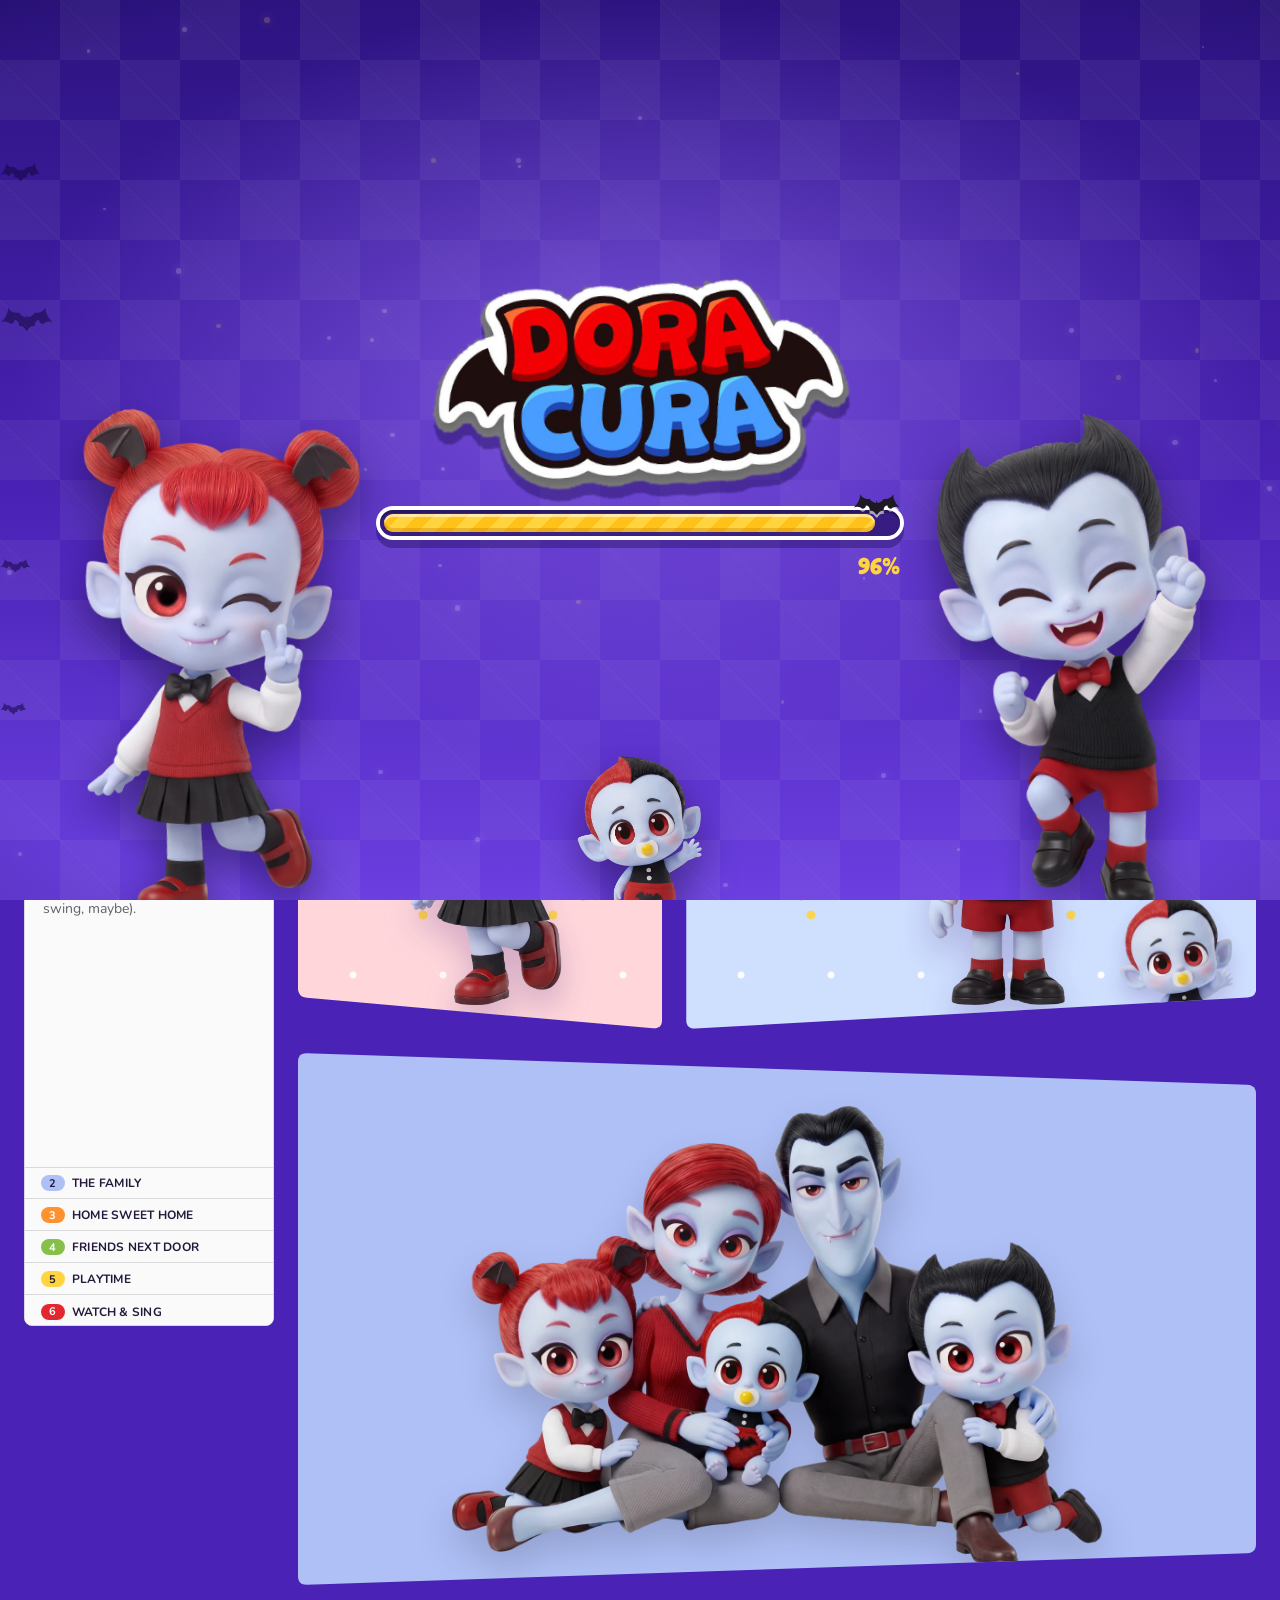
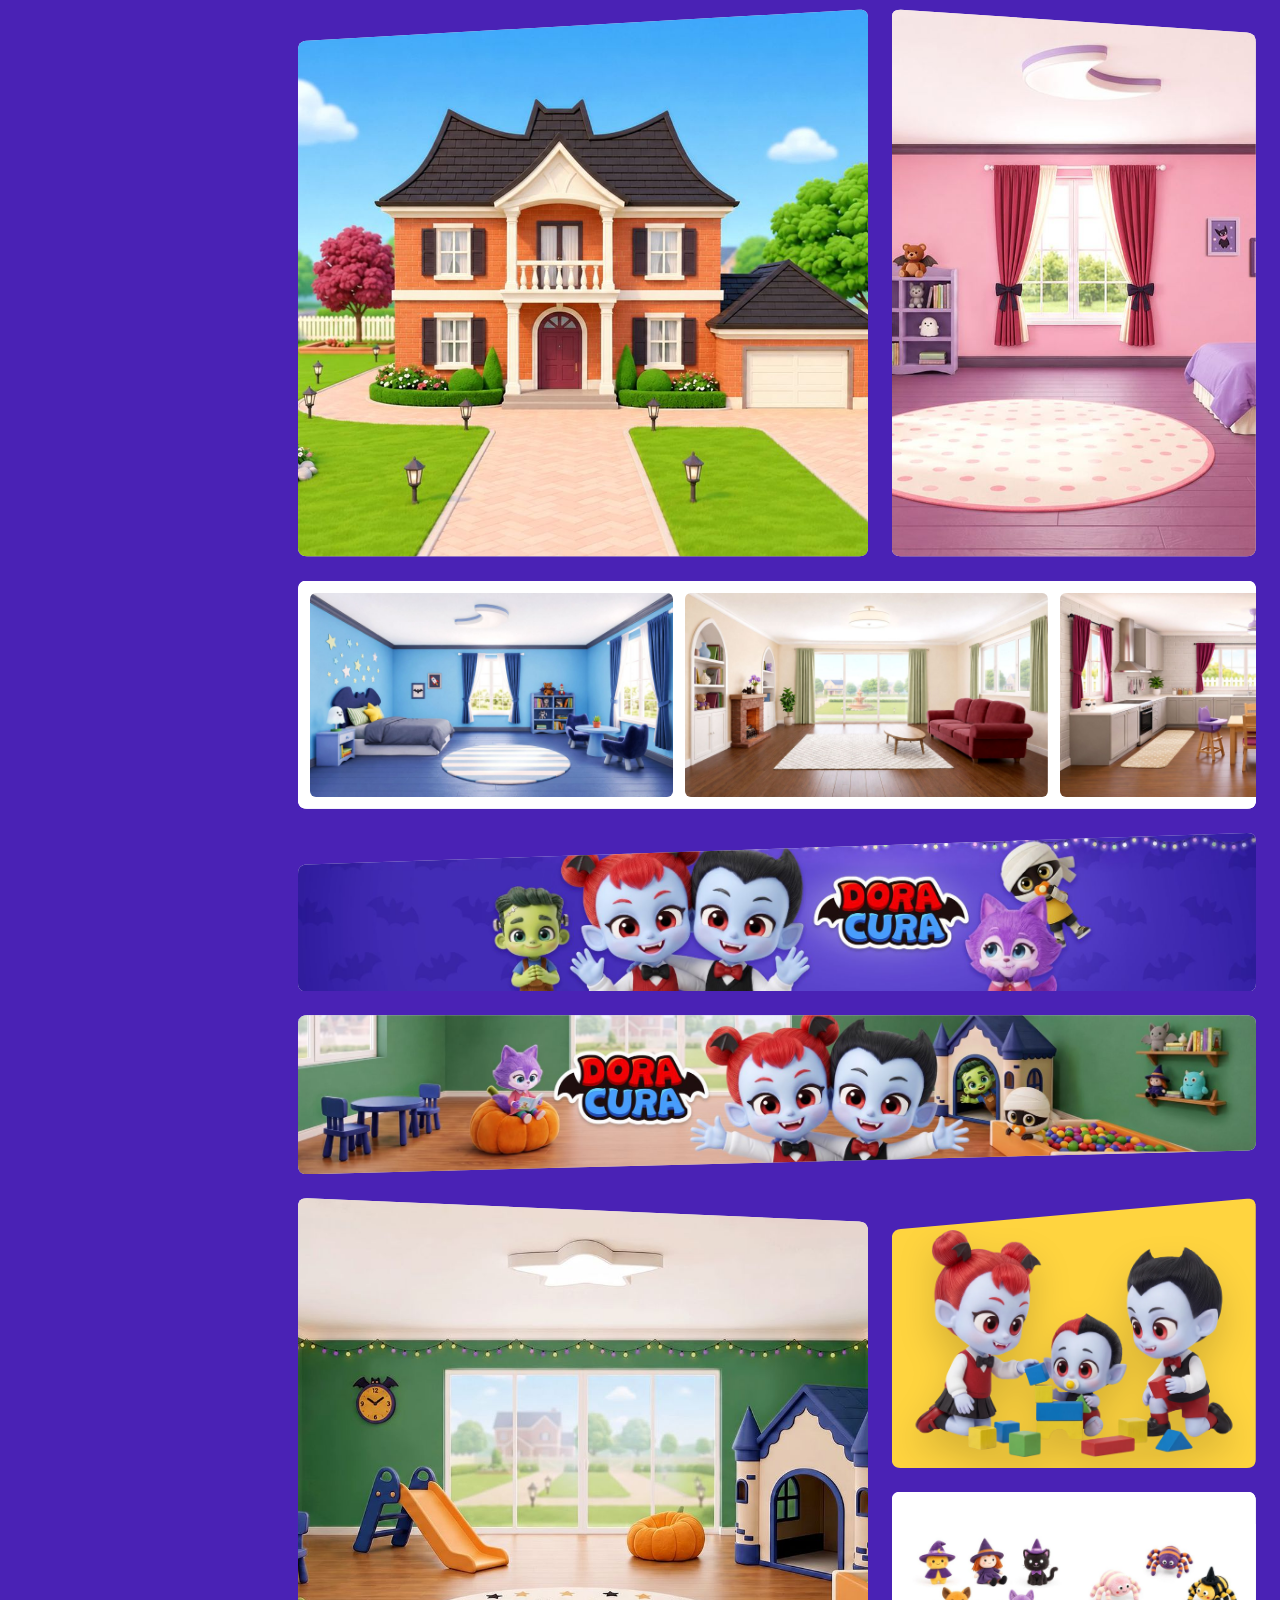
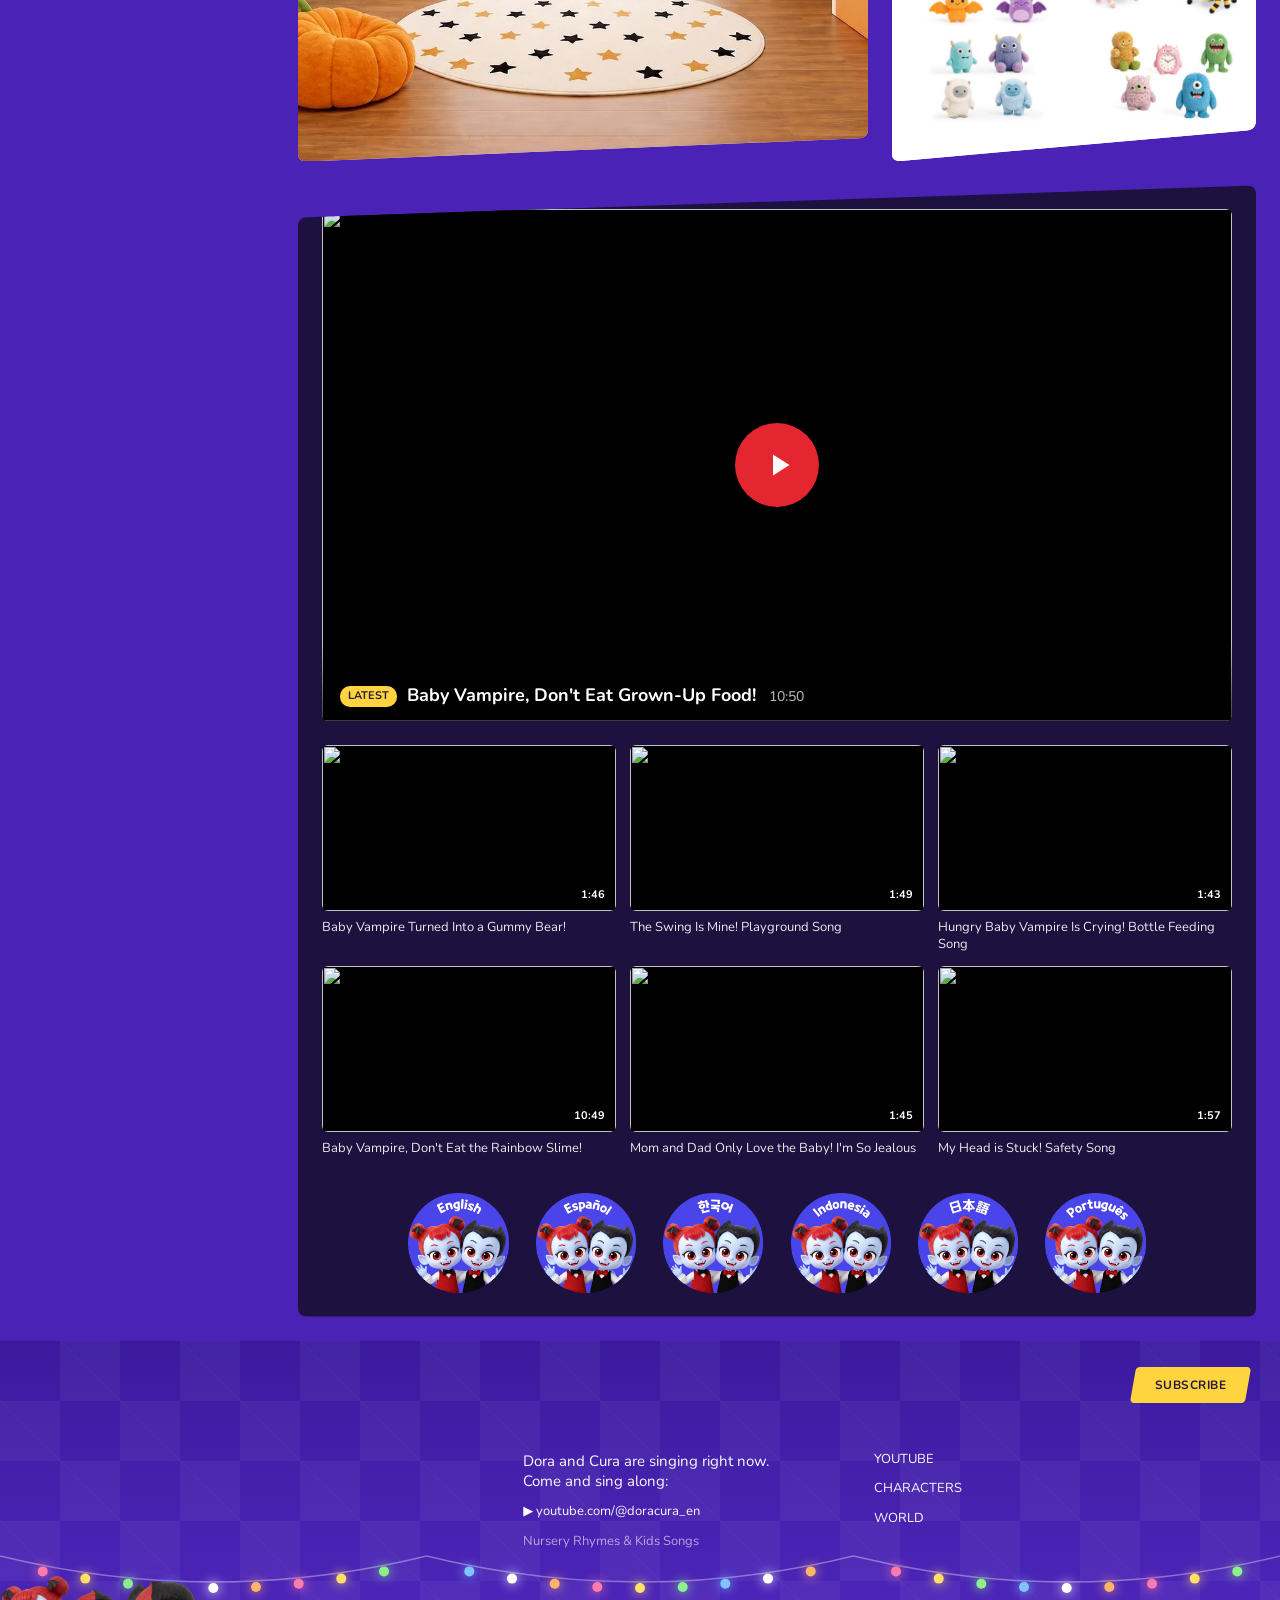
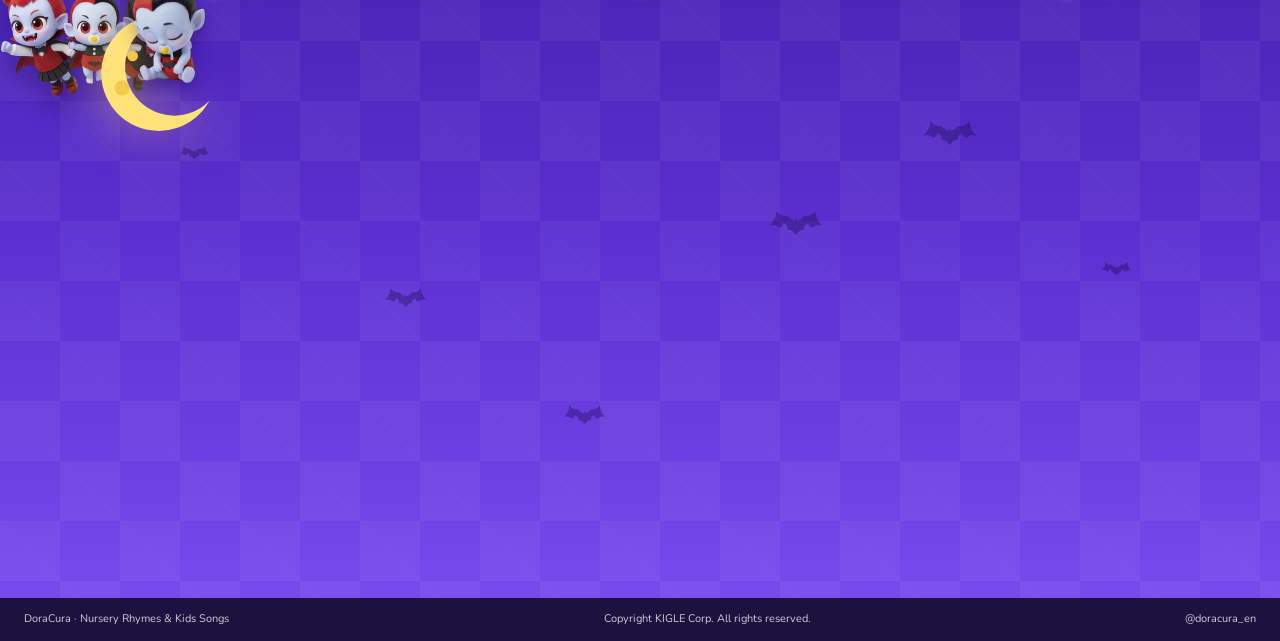
==== commit c4fc6cc8: "히어로에 10초 카운트다운 추가: 끝나면 사이트가 열림 - PLAY 후 히어로 가운데에 10→0 숫자와 줄어드는 원형 게이지 표시 - 카운트다운 동안 스크롤 잠금, 0이 되면 타이" ====
--- a/site/index.html
+++ b/site/index.html
@@ -8,8 +8,8 @@
 <link rel="preconnect" href="https://fonts.googleapis.com">
 <link rel="preconnect" href="https://fonts.gstatic.com" crossorigin>
 <link href="https://fonts.googleapis.com/css2?family=Fredoka:wdth,wght@75..125,300..700&family=Nunito:wght@400;600;700;800&display=swap" rel="stylesheet">
-<link rel="stylesheet" href="style.css?v=19">
-<link rel="stylesheet" href="intro.css?v=19">
+<link rel="stylesheet" href="style.css?v=20">
+<link rel="stylesheet" href="intro.css?v=20">
 <script>document.documentElement.classList.add('intro-on'); if ('scrollRestoration' in history) history.scrollRestoration = 'manual';</script>
 </head>
 <body class="light-menu">
@@ -76,6 +76,15 @@
         <div class="txt fade" style="--delay:.3s">
           <p>Welcome to the exciting world of DoraCura! Twin baby vampires Dora and Cura sing, play and learn something new every day, together with their family and the friendliest monsters in the neighbourhood.</p>
           <p>Nursery rhymes and kids songs about sharing, eating well, staying safe and loving each other. All on YouTube.</p>
+        </div>
+        <!-- 10초 카운트다운: 인트로 PLAY 뒤 표시, 0이 되면 사이트(타이틀·책·스크롤)가 열림 (intro.js) -->
+        <div class="countdown" role="timer" aria-live="off" hidden>
+          <p class="cd-label">The show starts in</p>
+          <div class="cd-ring">
+            <svg viewBox="0 0 120 120" aria-hidden="true"><circle class="cd-track" cx="60" cy="60" r="54"/><circle class="cd-bar" cx="60" cy="60" r="54" pathLength="1"/></svg>
+            <span class="cd-num">10</span>
+          </div>
+          <p class="cd-sub">Get ready to sing with Dora &amp; Cura!</p>
         </div>
       </div>
     </section>
@@ -306,7 +315,7 @@
 
 
 <script src="https://cdn.jsdelivr.net/npm/lenis@1.1.13/dist/lenis.min.js"></script>
-<script src="intro.js?v=19"></script>
-<script src="main.js?v=19"></script>
+<script src="intro.js?v=20"></script>
+<script src="main.js?v=20"></script>
 </body>
 </html>
--- a/site/style.css
+++ b/site/style.css
@@ -94,6 +94,26 @@
 .hero .br{ position:absolute; right:var(--gutter); bottom:calc(var(--gutter) * 1.5); }
 .hero .txt{ width:calc((var(--column) * 3) + (var(--gutter) * 2)); min-width:280px; padding-top:var(--gutter); font-size:15px; }
 .hero .txt p + p{ margin-top:1.4em; }
+
+/* ===== Hero countdown (10s gate before the site opens) ===== */
+.countdown{ position:absolute; inset:0; z-index:3; display:flex; flex-direction:column; align-items:center; justify-content:center; gap:clamp(12px,2vh,22px); text-align:center; pointer-events:none; }
+.countdown[hidden]{ display:none; }
+html.cd-on, html.cd-on body{ overflow:hidden; }   /* no scrolling until the countdown ends */
+.countdown .cd-label{ font-family:var(--serif); font-weight:600; font-size:clamp(18px,2.2vw,30px); color:var(--yellow); letter-spacing:.02em; }
+.countdown .cd-sub{ font-size:clamp(14px,1.3vw,18px); opacity:.8; }
+.cd-ring{ position:relative; width:clamp(180px,26vmin,300px); aspect-ratio:1; }
+.cd-ring svg{ position:absolute; inset:0; width:100%; height:100%; transform:rotate(-90deg); overflow:visible; }
+.cd-ring circle{ fill:none; stroke-width:9; }
+.cd-ring .cd-track{ stroke:rgba(255,255,255,.14); }
+.cd-ring .cd-bar{ stroke:var(--red); stroke-linecap:round; stroke-dasharray:1 1; stroke-dashoffset:0; filter:drop-shadow(0 0 10px rgba(227,38,47,.55)); }
+.cd-num{ position:absolute; inset:0; display:grid; place-items:center; font-family:var(--serif); font-variation-settings:"wdth" 75; font-weight:700; font-size:clamp(84px,14vmin,160px); line-height:1; color:var(--paper); text-shadow:.04em .06em 0 var(--blue); font-variant-numeric:tabular-nums; }
+.cd-num.tick{ animation:cdTick .5s var(--back); }
+@keyframes cdTick{ 0%{ transform:scale(1.45); opacity:.2; } 100%{ transform:scale(1); opacity:1; } }
+.countdown.in{ animation:cdIn .6s var(--back) both; }
+.countdown.out{ animation:cdOut .45s var(--expo) forwards; }
+@keyframes cdIn{ from{ opacity:0; transform:scale(.8); } to{ opacity:1; transform:none; } }
+@keyframes cdOut{ to{ opacity:0; transform:scale(1.25); } }
+@media (prefers-reduced-motion:reduce){ .cd-num.tick, .countdown.in, .countdown.out{ animation:none; } }
 
 /* ===== Book (ref: .m.process-book) ===== */
 .book{ position:fixed; left:0; bottom:0; width:calc((var(--column) * 4) + (var(--gutter) * 6)); opacity:0; z-index:1; user-select:none; -webkit-tap-highlight-color:transparent; outline:none; }
